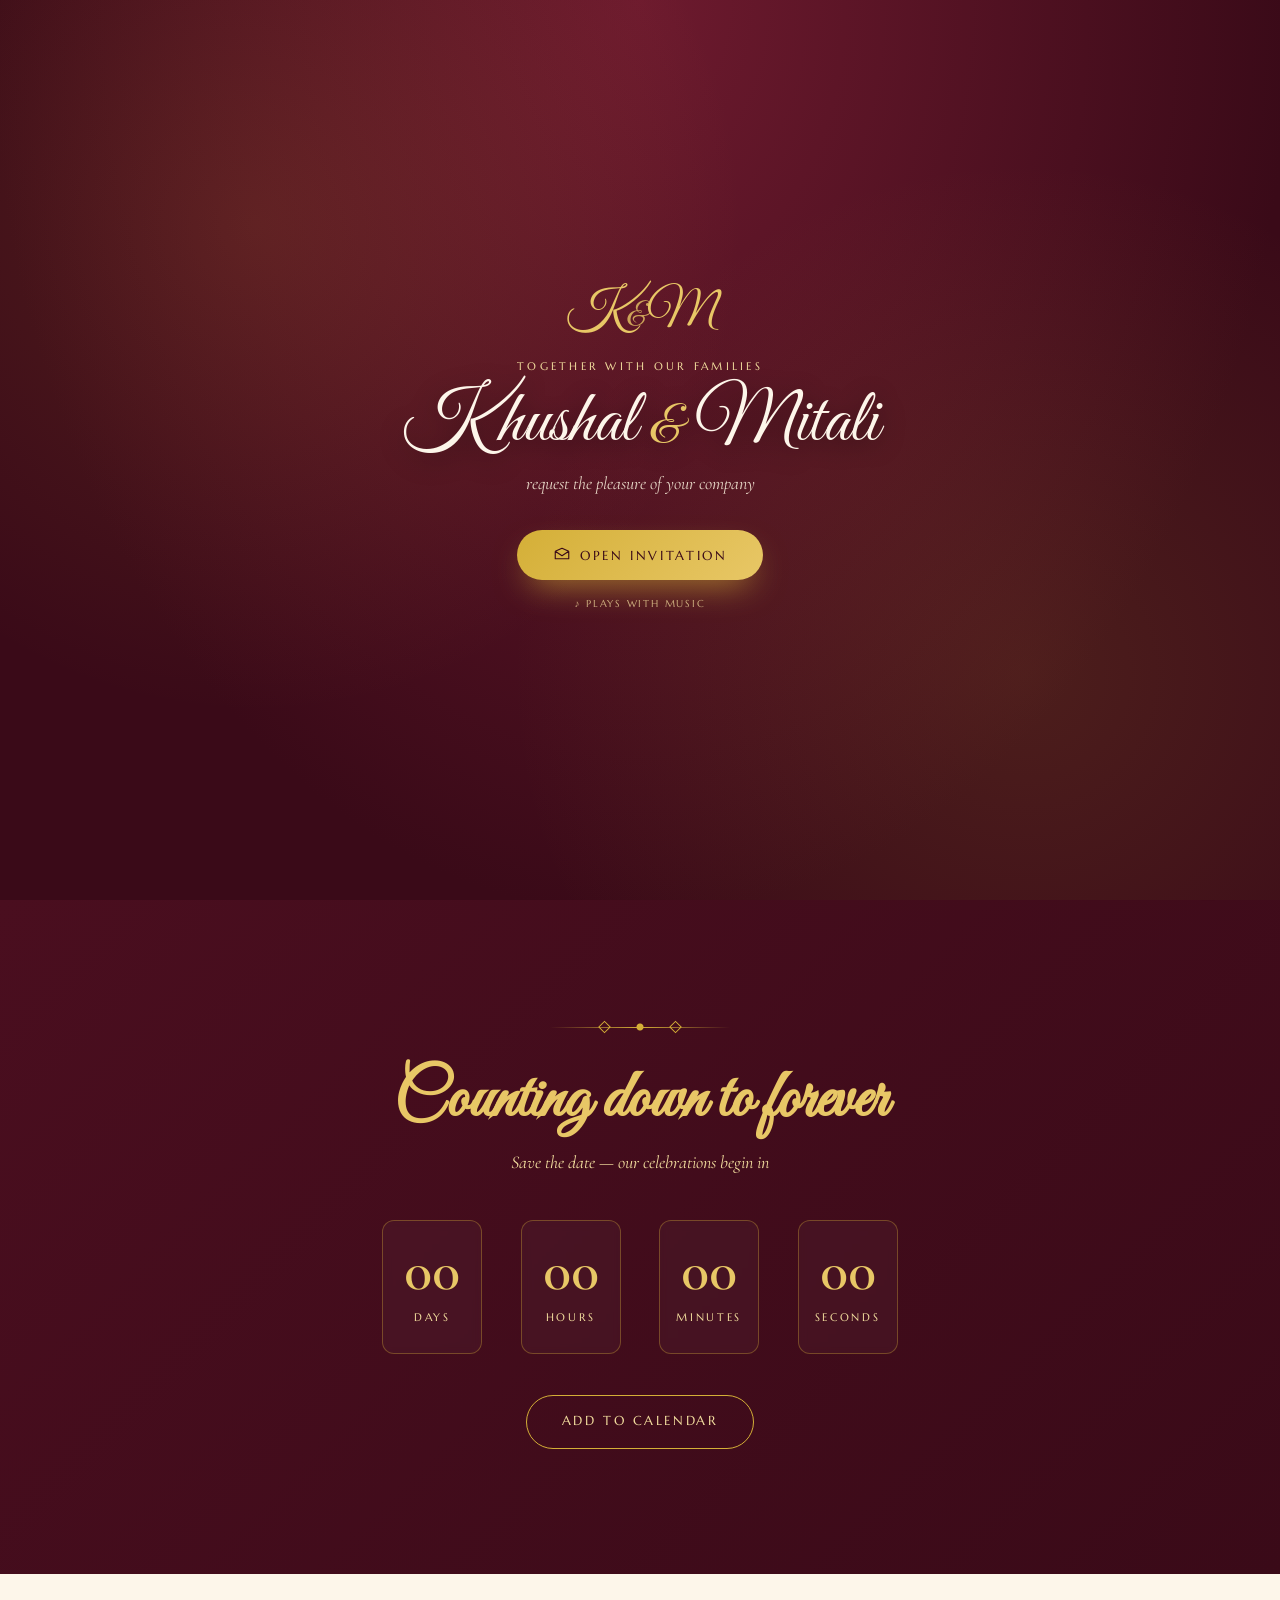
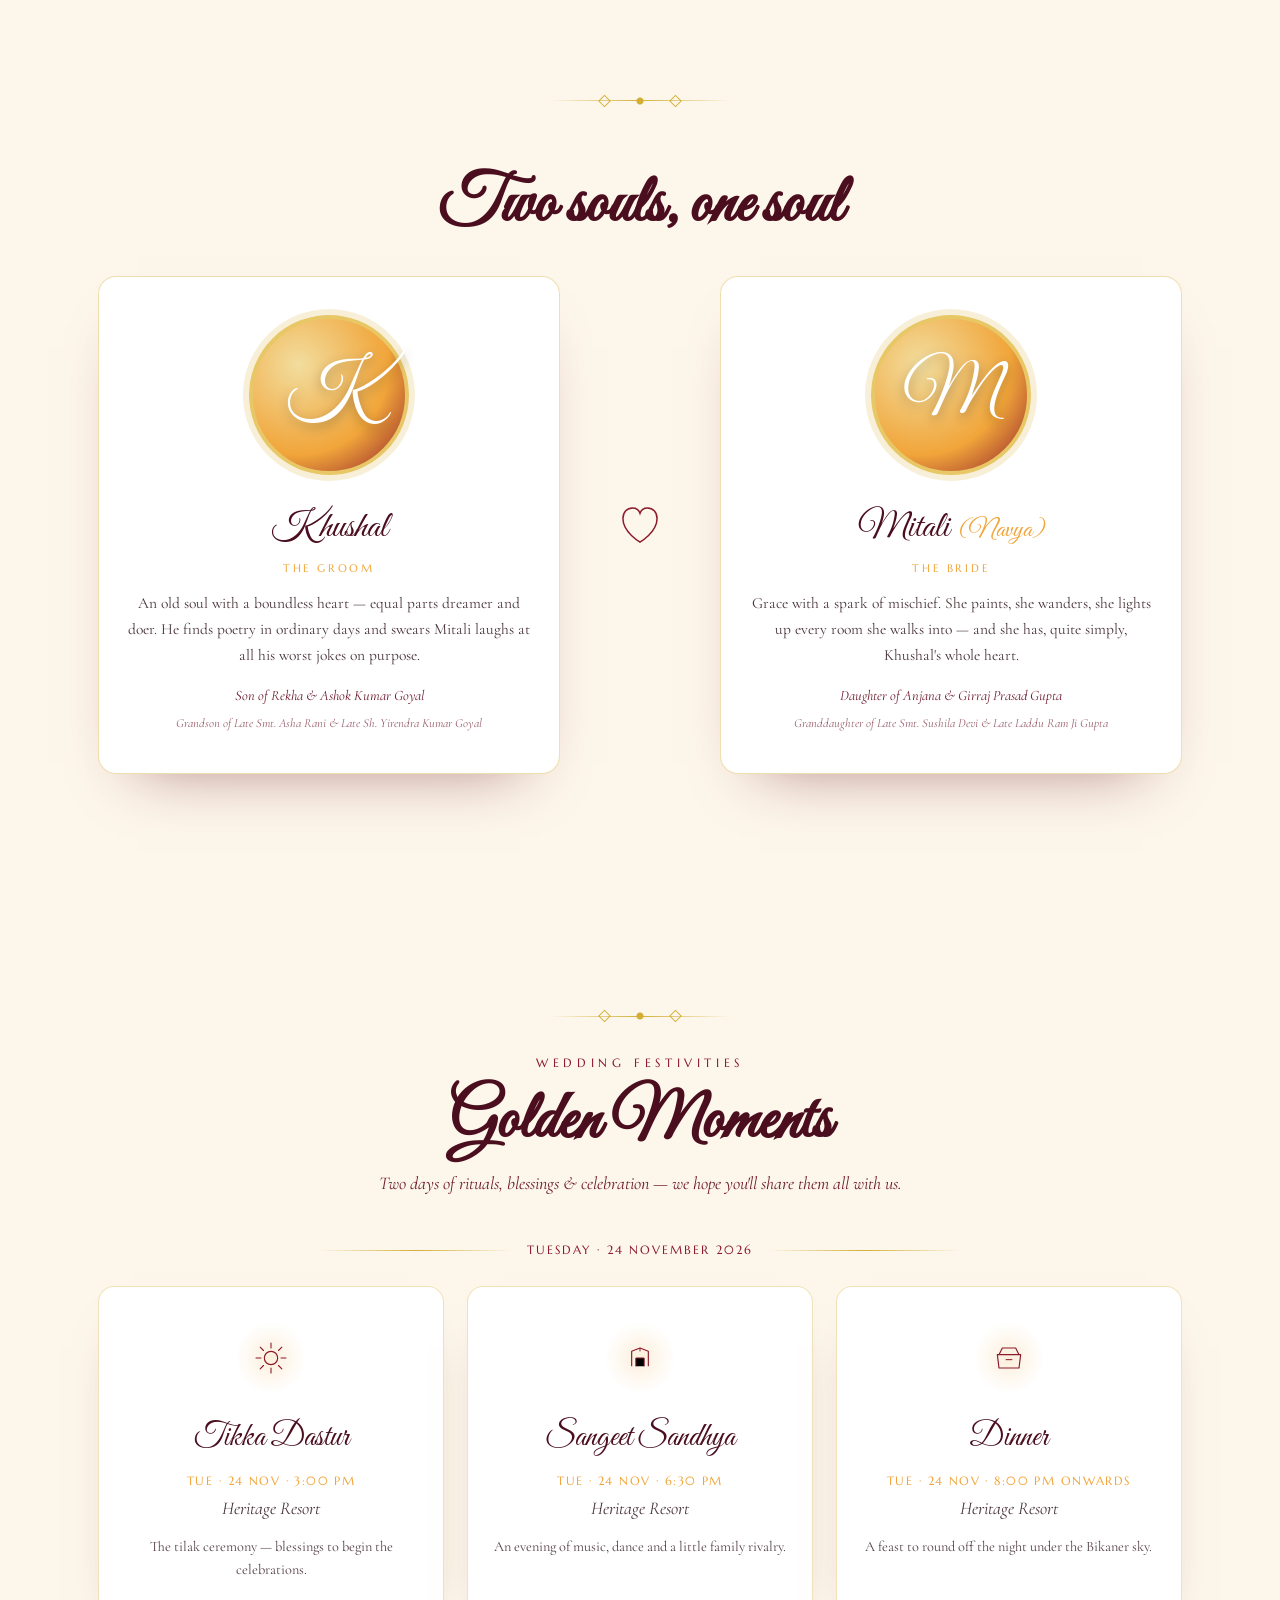
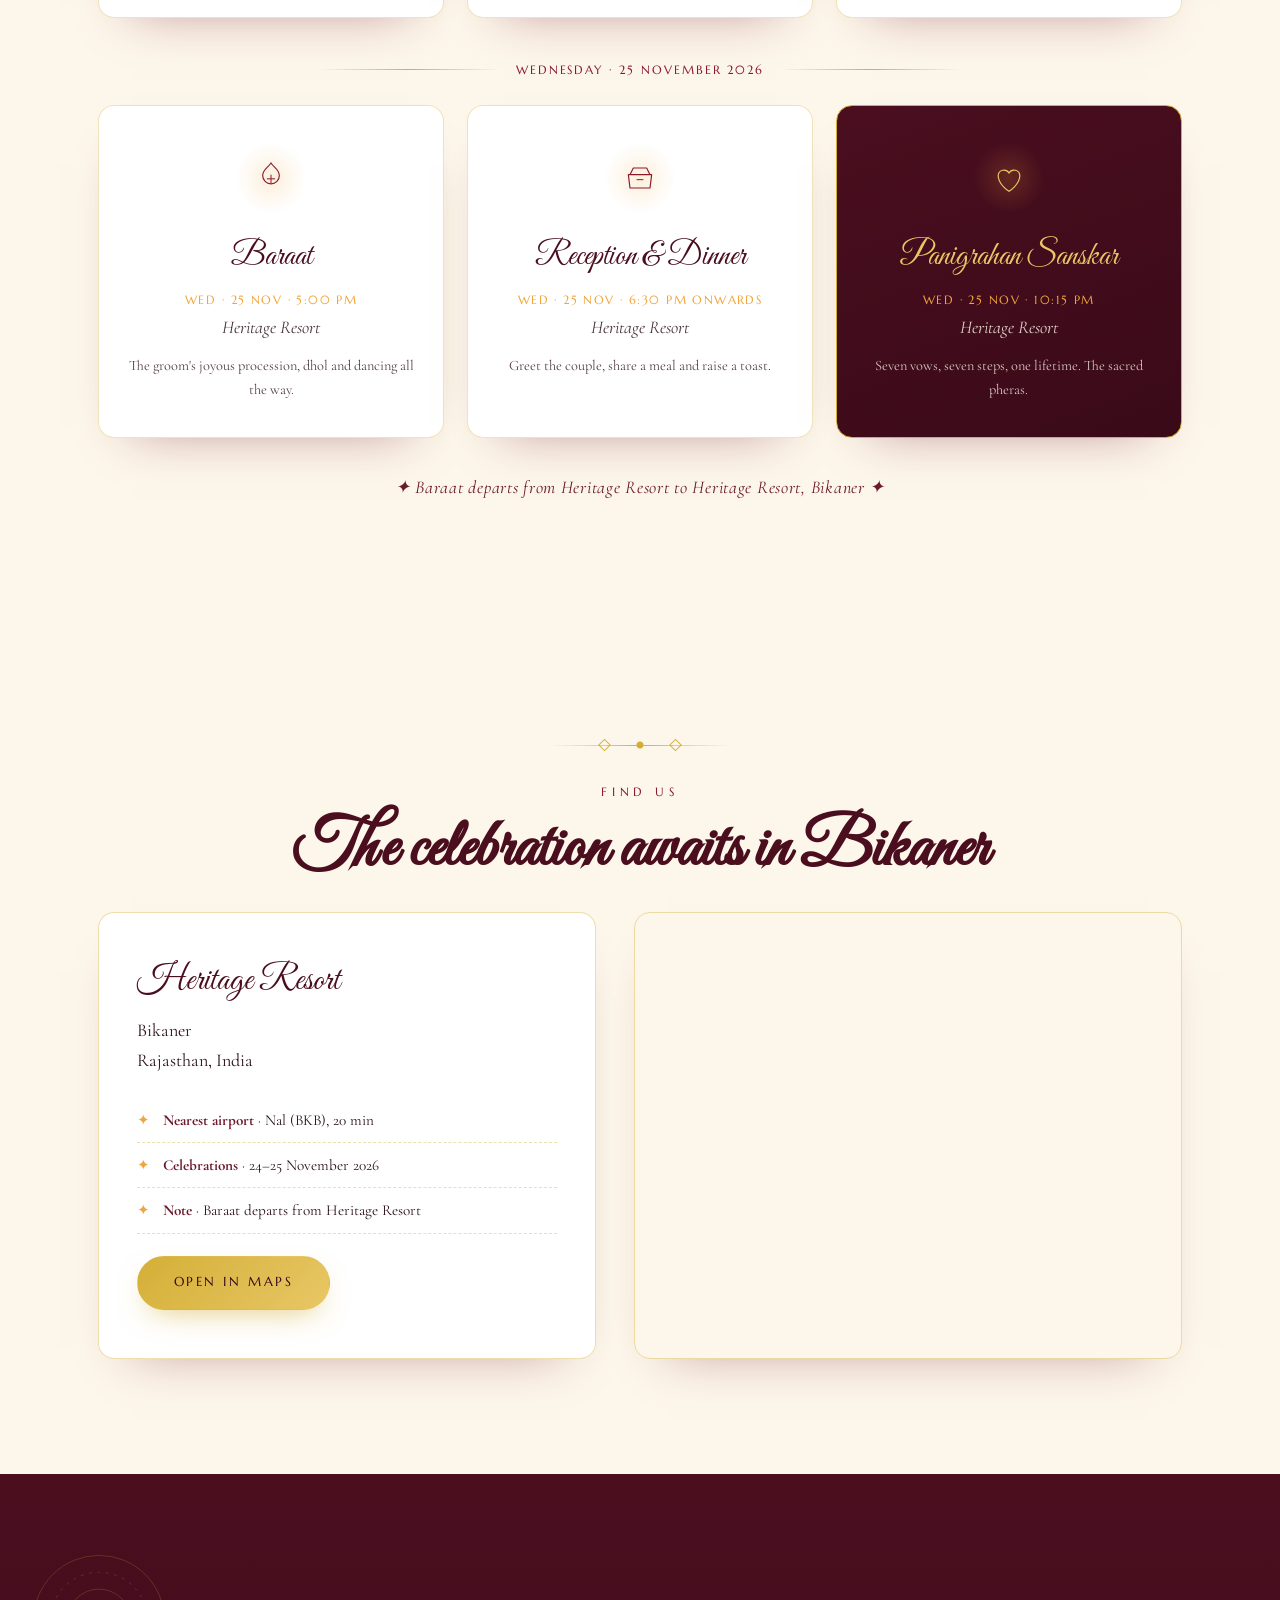
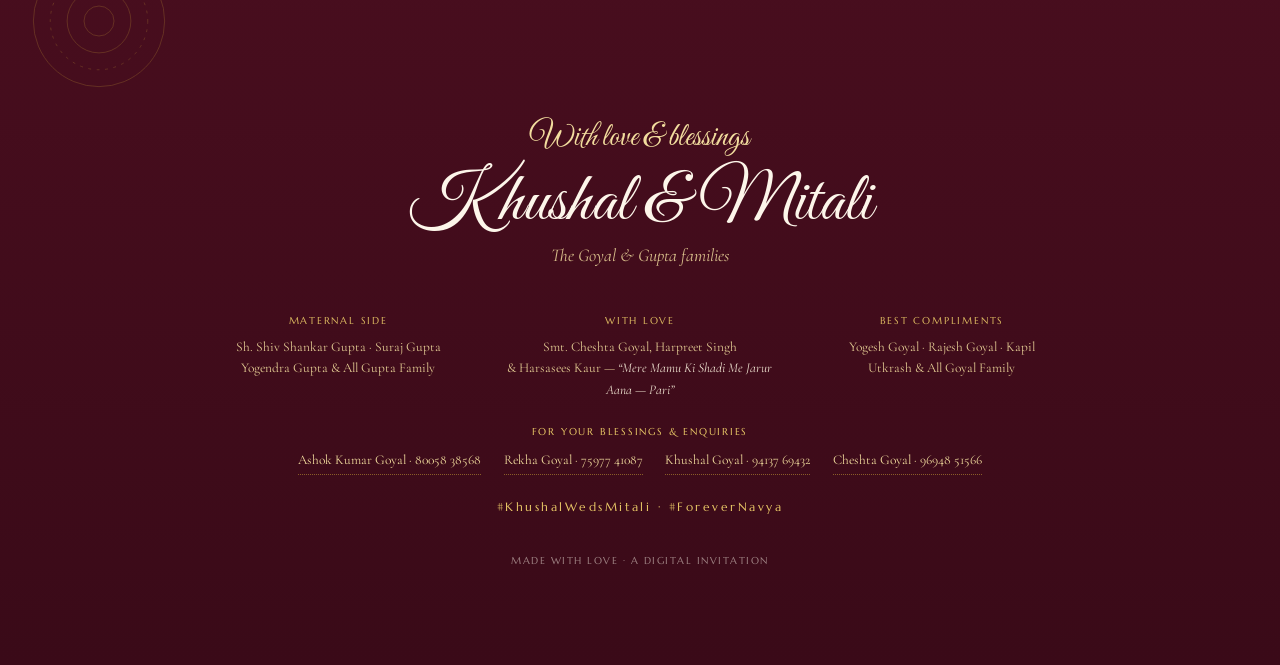
==== KhushalWedsMitali/index.html @ 00c49b14 "Route groom/bride invitations to clean paths with a root chooser Move side selection from the ?bride" ====
<!DOCTYPE html>
<html lang="en" data-side="groom">
<head>
  <meta charset="UTF-8" />
  <meta name="viewport" content="width=device-width, initial-scale=1.0" />
  <meta name="theme-color" content="#4a0e1f" />
  <title>Khushal weds Mitali · A Wedding Invitation</title>
  <meta name="description" content="Together with their families, Khushal & Mitali (Navya) joyfully invite you to celebrate their wedding. A cinematic digital invitation." />

  <!-- Social preview -->
  <meta property="og:title" content="Khushal weds Mitali — You're Invited" />
  <meta property="og:description" content="A premium digital wedding invitation. Join us as we begin forever." />
  <meta property="og:type" content="website" />

  <!-- Fonts -->
  <link rel="preconnect" href="https://fonts.googleapis.com" />
  <link rel="preconnect" href="https://fonts.gstatic.com" crossorigin />
  <link href="https://fonts.googleapis.com/css2?family=Cormorant+Garamond:ital,wght@0,300;0,400;0,500;0,600;1,400&family=Great+Vibes&family=Marcellus&family=Tangerine:wght@400;700&display=swap" rel="stylesheet" />

  <link rel="stylesheet" href="../css/style.css" />
  <link rel="icon" href="../assets/favicon.svg" type="image/svg+xml" />
</head>
<body class="is-loading">

  <!-- ====== PRELOADER ====== -->
  <div class="preloader" id="preloader" aria-hidden="true">
    <div class="preloader__mandala">
      <svg viewBox="0 0 120 120" width="120" height="120" aria-hidden="true">
        <g fill="none" stroke="currentColor" stroke-width="1.1">
          <circle cx="60" cy="60" r="54" />
          <circle cx="60" cy="60" r="40" stroke-dasharray="4 5" />
          <circle cx="60" cy="60" r="26" />
          <g class="preloader__petals">
            <!-- petals injected via CSS transforms -->
          </g>
        </g>
      </svg>
    </div>
    <p class="preloader__text">Unfolding our love story<span class="dots"><i>.</i><i>.</i><i>.</i></span></p>
  </div>

  <!-- ====== INTRO / OPEN INVITATION ====== -->
  <div class="intro" id="intro">
    <div class="intro__card">
      <span class="intro__mono">K<span>&amp;</span>M</span>
      <p class="intro__pre">Together with our families</p>
      <h1 class="intro__names">Khushal <em>&amp;</em> Mitali</h1>
      <p class="intro__sub">request the pleasure of your company</p>
      <button class="intro__btn" id="enterBtn" type="button">
        <svg viewBox="0 0 24 24" width="18" height="18" aria-hidden="true"><path d="M3 7l9 6 9-6M3 7v10h18V7M3 7l9-4 9 4" fill="none" stroke="currentColor" stroke-width="1.5" stroke-linejoin="round"/></svg>
        <span>Open Invitation</span>
      </button>
      <p class="intro__hint">♪ plays with music</p>
    </div>
  </div>

  <!-- ====== FALLING PETALS CANVAS ====== -->
  <canvas id="petals" class="petals-canvas" aria-hidden="true"></canvas>

  <!-- ====== NAV ====== -->
  <header class="nav" id="nav">
    <a href="#home" class="nav__brand" aria-label="Home">
      <span class="nav__monogram">K<span>&amp;</span>M</span>
    </a>
    <nav class="nav__links" aria-label="Primary">
      <a href="#couple">The Couple</a>
      <a href="#events">Celebrations</a>
      <a href="#venue">Venue</a>
      <a href="#rsvp" class="nav__cta rsvp-gated">RSVP</a>
    </nav>
    <button class="nav__toggle" id="navToggle" aria-label="Open menu" aria-expanded="false">
      <span></span><span></span><span></span>
    </button>
  </header>

  <!-- Music toggle — kept outside <header> so no ancestor (backdrop-filter /
       transform) can capture its position:fixed; stays pinned bottom-right. -->
  <button class="music-toggle" id="musicToggle" aria-label="Play music" title="Play / pause music">
    <svg class="music-toggle__icon" viewBox="0 0 24 24" width="18" height="18" aria-hidden="true">
      <path d="M9 18V5l12-2v13" fill="none" stroke="currentColor" stroke-width="1.6" stroke-linecap="round" stroke-linejoin="round"/>
      <circle cx="6" cy="18" r="3" fill="none" stroke="currentColor" stroke-width="1.6"/>
      <circle cx="18" cy="16" r="3" fill="none" stroke="currentColor" stroke-width="1.6"/>
    </svg>
    <span class="music-toggle__wave"><i></i><i></i><i></i><i></i></span>
  </button>

  <!-- ====== HERO ====== -->
  <section class="hero" id="home">
    <div class="hero__curtain hero__curtain--left"></div>
    <div class="hero__curtain hero__curtain--right"></div>

    <div class="hero__bg" data-parallax="0.25"></div>
    <div class="hero__vignette"></div>

    <div class="hero__inner">
      <p class="hero__pretext reveal">Together with our families, we invite you to celebrate</p>

      <h1 class="hero__names">
        <span class="hero__name reveal" data-delay="100">Khushal</span>
        <span class="hero__amp reveal" data-delay="250">
          <svg viewBox="0 0 40 40" width="46" height="46" aria-hidden="true">
            <path d="M8 32c0-8 10-10 10-18 0-4-2-6-4-6s-4 2-4 5c0 6 16 14 16 14" fill="none" stroke="currentColor" stroke-width="1.4" stroke-linecap="round"/>
          </svg>
          <em>weds</em>
        </span>
        <span class="hero__name reveal" data-delay="400">Mitali</span>
      </h1>
      <p class="hero__alias reveal" data-delay="520">— lovingly, Navya —</p>

      <div class="hero__divider reveal" data-delay="620">
        <span class="hero__divider-line"></span>
        <svg viewBox="0 0 24 24" width="22" height="22" aria-hidden="true"><path d="M12 2C9 7 4 8 4 13a8 8 0 0 0 16 0c0-5-5-6-8-11z" fill="none" stroke="currentColor" stroke-width="1.3"/></svg>
        <span class="hero__divider-line"></span>
      </div>

      <p class="hero__date reveal" data-delay="720">The Twenty-Fifth of November · Two Thousand Twenty-Six</p>
      <p class="hero__place reveal" data-delay="820">Bikaner · Rajasthan · India</p>

      <a href="#rsvp" class="btn btn--gold reveal rsvp-gated" data-delay="940">Reserve your seat</a>
    </div>

    <a href="#countdown" class="hero__scroll" aria-label="Scroll down">
      <span>scroll</span>
      <span class="hero__scroll-line"></span>
    </a>
  </section>

  <!-- ====== COUNTDOWN ====== -->
  <section class="countdown" id="countdown">
    <div class="section-ornament" aria-hidden="true"></div>
    <h2 class="section-title reveal">Counting down to forever</h2>
    <p class="section-sub reveal">Save the date — our celebrations begin in</p>
    <div class="countdown__grid" id="countdownGrid" role="timer" aria-live="polite">
      <div class="countdown__cell reveal"><span class="countdown__num" data-unit="days">00</span><span class="countdown__label">Days</span></div>
      <div class="countdown__cell reveal" data-delay="120"><span class="countdown__num" data-unit="hours">00</span><span class="countdown__label">Hours</span></div>
      <div class="countdown__cell reveal" data-delay="240"><span class="countdown__num" data-unit="minutes">00</span><span class="countdown__label">Minutes</span></div>
      <div class="countdown__cell reveal" data-delay="360"><span class="countdown__num" data-unit="seconds">00</span><span class="countdown__label">Seconds</span></div>
    </div>
    <a href="../assets/khushal-mitali.ics" download class="btn btn--ghost reveal" data-delay="480">Add to calendar</a>
  </section>


  <!-- ====== THE COUPLE ====== -->
  <section class="couple" id="couple">
    <div class="section-ornament" aria-hidden="true"></div>
    <p class="section-eyebrow reveal">The Couple</p>
    <h2 class="section-title reveal">Two souls, one soul</h2>

    <div class="couple__grid">
      <article class="couple__card reveal" data-role="groom">
        <div class="couple__photo" data-initial="K" aria-label="Portrait of Khushal"></div>
        <h3 class="couple__name">Khushal</h3>
        <p class="couple__role">The Groom</p>
        <p class="couple__bio">An old soul with a boundless heart — equal parts dreamer and doer. He finds poetry in ordinary days and swears Mitali laughs at all his worst jokes on purpose.</p>
        <p class="couple__parents">Son of Rekha &amp; Ashok Kumar Goyal<br /><span class="couple__grand">Grandson of Late Smt. Asha Rani &amp; Late Sh. Yirendra Kumar Goyal</span></p>
      </article>

      <div class="couple__join reveal" data-delay="150" aria-hidden="true">
        <svg viewBox="0 0 60 60" width="64" height="64"><path d="M30 46s-16-9-16-22c0-6 4-10 9-10 4 0 6 2 7 5 1-3 3-5 7-5 5 0 9 4 9 10 0 13-16 22-16 22z" fill="none" stroke="currentColor" stroke-width="1.4"/></svg>
      </div>

      <article class="couple__card reveal" data-delay="300" data-role="bride">
        <div class="couple__photo" data-initial="M" aria-label="Portrait of Mitali"></div>
        <h3 class="couple__name">Mitali <span class="couple__alias">(Navya)</span></h3>
        <p class="couple__role">The Bride</p>
        <p class="couple__bio">Grace with a spark of mischief. She paints, she wanders, she lights up every room she walks into — and she has, quite simply, Khushal's whole heart.</p>
        <p class="couple__parents">Daughter of Anjana &amp; Girraj Prasad Gupta<br /><span class="couple__grand">Granddaughter of Late Smt. Sushila Devi &amp; Late Laddu Ram Ji Gupta</span></p>
      </article>
    </div>
  </section>

  <!-- ====== EVENTS / CELEBRATIONS ====== -->
  <section class="events" id="events">
    <div class="section-ornament" aria-hidden="true"></div>
    <p class="section-eyebrow reveal">Wedding Festivities</p>
    <h2 class="section-title reveal">Golden Moments</h2>
    <p class="section-sub reveal">Two days of rituals, blessings &amp; celebration — we hope you'll share them all with us.</p>

    <div class="events__day reveal">
      <span class="events__day-line"></span>
      <span class="events__day-label">Tuesday · 24 November 2026</span>
      <span class="events__day-line"></span>
    </div>

    <div class="events__grid">
      <article class="event-card reveal">
        <div class="event-card__icon">
          <svg viewBox="0 0 48 48" width="40" height="40" aria-hidden="true"><circle cx="24" cy="24" r="8" fill="none" stroke="currentColor" stroke-width="1.4"/><g stroke="currentColor" stroke-width="1.3" stroke-linecap="round"><path d="M24 6v6M24 36v6M6 24h6M36 24h6M11 11l4 4M33 33l4 4M37 11l-4 4M15 33l-4 4"/></g></svg>
        </div>
        <h3>Tikka Dastur</h3>
        <p class="event-card__when">Tue · 24 Nov · 3:00 PM</p>
        <p class="event-card__where">Heritage Resort</p>
        <p class="event-card__note">The tilak ceremony — blessings to begin the celebrations.</p>
      </article>

      <article class="event-card reveal" data-delay="120">
        <div class="event-card__icon">
          <svg viewBox="0 0 48 48" width="40" height="40" aria-hidden="true"><path d="M14 34V16l10-4 10 4v18" fill="none" stroke="currentColor" stroke-width="1.4" stroke-linejoin="round"/><path d="M19 34V24h10v10M24 12v4" stroke="currentColor" stroke-width="1.2"/></svg>
        </div>
        <h3>Sangeet Sandhya</h3>
        <p class="event-card__when">Tue · 24 Nov · 6:30 PM</p>
        <p class="event-card__where">Heritage Resort</p>
        <p class="event-card__note">An evening of music, dance and a little family rivalry.</p>
      </article>

      <article class="event-card reveal" data-delay="240">
        <div class="event-card__icon">
          <svg viewBox="0 0 48 48" width="40" height="40" aria-hidden="true"><path d="M12 20l4-8h16l4 8M10 20h28l-2 16H12z" fill="none" stroke="currentColor" stroke-width="1.4" stroke-linejoin="round"/><path d="M20 26h8" stroke="currentColor" stroke-width="1.2"/></svg>
        </div>
        <h3>Dinner</h3>
        <p class="event-card__when">Tue · 24 Nov · 8:00 PM onwards</p>
        <p class="event-card__where">Heritage Resort</p>
        <p class="event-card__note">A feast to round off the night under the Bikaner sky.</p>
      </article>
    </div>

    <div class="events__day reveal">
      <span class="events__day-line"></span>
      <span class="events__day-label">Wednesday · 25 November 2026</span>
      <span class="events__day-line"></span>
    </div>

    <div class="events__grid">
      <article class="event-card reveal">
        <div class="event-card__icon">
          <svg viewBox="0 0 48 48" width="40" height="40" aria-hidden="true"><path d="M24 6c-4 6-10 8-10 15a10 10 0 0 0 20 0c0-7-6-9-10-15z" fill="none" stroke="currentColor" stroke-width="1.4"/><path d="M24 20v10M19 25h10" stroke="currentColor" stroke-width="1.2"/></svg>
        </div>
        <h3>Baraat</h3>
        <p class="event-card__when">Wed · 25 Nov · 5:00 PM</p>
        <p class="event-card__where">Heritage Resort</p>
        <p class="event-card__note" id="baraatNote">The groom's joyous procession, dhol and dancing all the way.</p>
      </article>

      <article class="event-card reveal" data-delay="120">
        <div class="event-card__icon">
          <svg viewBox="0 0 48 48" width="40" height="40" aria-hidden="true"><path d="M12 20l4-8h16l4 8M10 20h28l-2 16H12z" fill="none" stroke="currentColor" stroke-width="1.4" stroke-linejoin="round"/><path d="M20 26h8" stroke="currentColor" stroke-width="1.2"/></svg>
        </div>
        <h3>Reception &amp; Dinner</h3>
        <p class="event-card__when">Wed · 25 Nov · 6:30 PM onwards</p>
        <p class="event-card__where">Heritage Resort</p>
        <p class="event-card__note">Greet the couple, share a meal and raise a toast.</p>
      </article>

      <article class="event-card event-card--feature reveal" data-delay="240">
        <div class="event-card__icon">
          <svg viewBox="0 0 48 48" width="40" height="40" aria-hidden="true"><path d="M24 40s-13-8-13-19a7 7 0 0 1 13-3 7 7 0 0 1 13 3c0 11-13 19-13 19z" fill="none" stroke="currentColor" stroke-width="1.4"/></svg>
        </div>
        <h3>Panigrahan Sanskar</h3>
        <p class="event-card__when">Wed · 25 Nov · 10:15 PM</p>
        <p class="event-card__where">Heritage Resort</p>
        <p class="event-card__note">Seven vows, seven steps, one lifetime. The sacred pheras.</p>
      </article>
    </div>

    <p class="events__note reveal">✦ Baraat departs from Heritage Resort to Heritage Resort, Bikaner ✦</p>
  </section>

  <!-- ====== VENUE ====== -->
  <section class="venue" id="venue">
    <div class="section-ornament" aria-hidden="true"></div>
    <p class="section-eyebrow reveal">Find Us</p>
    <h2 class="section-title reveal">The celebration awaits in Bikaner</h2>

    <div class="venue__grid">
      <div class="venue__info reveal">
        <h3>Heritage Resort</h3>
        <p>Bikaner<br />Rajasthan, India</p>
        <ul class="venue__list">
          <li><strong>Nearest airport</strong> · Nal (BKB), 20 min</li>
          <li><strong>Celebrations</strong> · 24–25 November 2026</li>
          <li><strong>Note</strong> · Baraat departs from Heritage Resort</li>
        </ul>
        <a class="btn btn--gold" href="https://maps.app.goo.gl/hKt8tGbggPVue2Un8" target="_blank" rel="noopener">Open in Maps</a>
      </div>
      <div class="venue__map reveal" data-delay="150">
        <iframe
          title="Venue location map"
          src="https://www.openstreetmap.org/export/embed.html?bbox=73.4046%2C28.0293%2C73.4166%2C28.0363&layer=mapnik&marker=28.032812%2C73.410598"
          loading="lazy" referrerpolicy="no-referrer-when-downgrade"></iframe>
      </div>
    </div>
  </section>

  <!-- ====== RSVP ====== -->
  <section class="rsvp rsvp-gated" id="rsvp">
    <div class="section-ornament" aria-hidden="true"></div>
    <p class="section-eyebrow reveal">Be There</p>
    <h2 class="section-title reveal">Will you celebrate with us?</h2>
    <p class="section-sub reveal">Kindly send your response by the 15th of November, 2026.</p>

    <form class="rsvp__form reveal" id="rsvpForm" novalidate>
      <div class="field">
        <input type="text" id="guestName" name="guestName" required placeholder=" " />
        <label for="guestName">Your full name</label>
      </div>
      <div class="field">
        <input type="tel" id="guestPhone" name="guestPhone" placeholder=" " />
        <label for="guestPhone">Phone number</label>
      </div>
      <div class="field">
        <select id="attending" name="attending" required>
          <option value="" disabled selected></option>
          <option value="Joyfully accepts">Joyfully accepts</option>
          <option value="Regretfully declines">Regretfully declines</option>
        </select>
        <label for="attending">Will you attend?</label>
      </div>
      <div class="field">
        <input type="number" id="guests" name="guests" min="1" max="20" value="1" placeholder=" " />
        <label for="guests">Number of guests</label>
      </div>
      <div class="field field--full">
        <textarea id="message" name="message" rows="3" placeholder=" "></textarea>
        <label for="message">A note for the couple (optional)</label>
      </div>
      <button type="submit" class="btn btn--gold rsvp__submit">Send my RSVP</button>
      <p class="rsvp__status" id="rsvpStatus" role="status" aria-live="polite"></p>
    </form>
  </section>

  <!-- ====== FOOTER ====== -->
  <footer class="footer">
    <div class="footer__mandala" aria-hidden="true">
      <svg viewBox="0 0 160 160" width="150" height="150"><g fill="none" stroke="currentColor" stroke-width="0.9"><circle cx="80" cy="80" r="70"/><circle cx="80" cy="80" r="52" stroke-dasharray="3 6"/><circle cx="80" cy="80" r="34"/><circle cx="80" cy="80" r="16"/></g></svg>
    </div>
    <p class="footer__script">With love &amp; blessings</p>
    <p class="footer__names">Khushal &amp; Mitali</p>
    <p class="footer__families">The Goyal &amp; Gupta families</p>

    <div class="footer__blessings">
      <div class="footer__bless-col">
        <span class="footer__bless-head">Maternal Side</span>
        Sh. Shiv Shankar Gupta · Suraj Gupta<br />Yogendra Gupta &amp; All Gupta Family
      </div>
      <div class="footer__bless-col">
        <span class="footer__bless-head">With Love</span>
        Smt. Cheshta Goyal, Harpreet Singh<br />&amp; Harsasees Kaur — <em>“Mere Mamu Ki Shadi Me Jarur Aana — Pari”</em>
      </div>
      <div class="footer__bless-col">
        <span class="footer__bless-head">Best Compliments</span>
        Yogesh Goyal · Rajesh Goyal · Kapil<br />Utkrash &amp; All Goyal Family
      </div>
    </div>

    <div class="footer__contact">
      <span class="footer__bless-head">For your blessings &amp; enquiries</span>
      <p class="footer__phones">
        <a href="tel:+918005838568">Ashok Kumar Goyal · 80058 38568</a>
        <a href="tel:+917597741087">Rekha Goyal · 75977 41087</a>
        <a href="tel:+919413769432">Khushal Goyal · 94137 69432</a>
        <a href="tel:+919694851566">Cheshta Goyal · 96948 51566</a>
      </p>
    </div>

    <p class="footer__hash">#KhushalWedsMitali · #ForeverNavya</p>
    <p class="footer__credit">Made with love · A digital invitation</p>
  </footer>

  <!-- Background music (optional, muted by default). Replace src with your own track. -->
  <audio id="bgMusic" loop preload="none">
    <source src="../assets/music.mp3" type="audio/mpeg" />
  </audio>

  <script src="../js/script.js" defer></script>
</body>
</html>
---- css/style.css ----
/* ============================================================
   KHUSHAL WEDS MITALI — Premium Wedding Invitation
   Palette: maroon · royal red · gold · ivory · marigold
   ============================================================ */

:root {
  --maroon-900: #3a0a18;
  --maroon-800: #4a0e1f;
  --maroon-700: #6d1a2e;
  --red-600: #8b1a2b;
  --gold-400: #d4af37;
  --gold-300: #e8c766;
  --gold-200: #f2dd9e;
  --marigold: #f1a53a;
  --ivory: #fdf6ea;
  --cream: #faf0dc;
  --ink: #2a1116;

  --bg: var(--ivory);
  --font-script: "Great Vibes", cursive;
  --font-fancy: "Tangerine", cursive;
  --font-serif: "Cormorant Garamond", serif;
  --font-sans: "Marcellus", serif;

  --maxw: 1180px;
  --ease: cubic-bezier(0.22, 1, 0.36, 1);
}

* { box-sizing: border-box; margin: 0; padding: 0; }

html { scroll-behavior: smooth; -webkit-text-size-adjust: 100%; }

body {
  font-family: var(--font-serif);
  color: var(--ink);
  background: var(--bg);
  line-height: 1.65;
  overflow-x: hidden;
  font-size: 18px;
}

body.is-loading { overflow: hidden; height: 100vh; }

img, svg, iframe { display: block; max-width: 100%; }

a { color: inherit; text-decoration: none; }

::selection { background: var(--gold-300); color: var(--maroon-900); }

/* ---------- Decorative background texture ---------- */
body::before {
  content: "";
  position: fixed;
  inset: 0;
  background:
    radial-gradient(circle at 15% 20%, rgba(241, 165, 58, 0.08), transparent 40%),
    radial-gradient(circle at 85% 75%, rgba(109, 26, 46, 0.07), transparent 45%);
  pointer-events: none;
  z-index: 0;
}

/* ============================================================
   PRELOADER
   ============================================================ */
.preloader {
  position: fixed;
  inset: 0;
  z-index: 9999;
  display: grid;
  place-content: center;
  justify-items: center;
  gap: 1.4rem;
  background: radial-gradient(circle at center, var(--maroon-800), var(--maroon-900));
  color: var(--gold-300);
  transition: opacity 0.8s var(--ease), visibility 0.8s;
}
body.preloaded .preloader { opacity: 0; visibility: hidden; }

.preloader__mandala { animation: spin 9s linear infinite; }
@keyframes spin { to { transform: rotate(360deg); } }

.preloader__text {
  font-family: var(--font-sans);
  letter-spacing: 0.35em;
  text-transform: uppercase;
  font-size: 0.72rem;
}
.dots i { animation: blink 1.4s infinite; opacity: 0; }
.dots i:nth-child(2) { animation-delay: 0.2s; }
.dots i:nth-child(3) { animation-delay: 0.4s; }
@keyframes blink { 0%,100%{opacity:0;} 50%{opacity:1;} }

/* ============================================================
   INTRO / OPEN INVITATION
   ============================================================ */
.intro {
  position: fixed;
  inset: 0;
  z-index: 9500;
  display: grid;
  place-content: center;
  text-align: center;
  padding: 1.5rem;
  color: var(--ivory);
  background:
    radial-gradient(ellipse at 50% 0%, var(--maroon-700), var(--maroon-900) 72%);
  transition: opacity 0.9s var(--ease), visibility 0.9s;
}
.intro::before {
  content: "";
  position: absolute; inset: 0;
  background:
    radial-gradient(circle at 20% 25%, rgba(241,165,58,0.12), transparent 40%),
    radial-gradient(circle at 80% 75%, rgba(212,175,55,0.12), transparent 42%);
  pointer-events: none;
}
body.entered .intro { opacity: 0; visibility: hidden; pointer-events: none; }

.intro__card { position: relative; max-width: 560px; animation: introRise 1s var(--ease) both; }
@keyframes introRise { from { opacity: 0; transform: translateY(20px); } to { opacity: 1; transform: none; } }

.intro__mono {
  display: inline-block;
  font-family: var(--font-script);
  font-size: 3.2rem;
  color: var(--gold-300);
  line-height: 1;
  margin-bottom: 1.2rem;
}
.intro__mono span { font-size: 2rem; opacity: 0.8; }
.intro__pre {
  font-family: var(--font-sans);
  letter-spacing: 0.3em;
  text-transform: uppercase;
  font-size: 0.68rem;
  color: var(--gold-200);
  margin-bottom: 0.6rem;
}
.intro__names {
  font-family: var(--font-script);
  font-weight: 400;
  font-size: clamp(2.6rem, 10vw, 4.6rem);
  line-height: 1.05;
  color: var(--ivory);
  text-shadow: 0 6px 26px rgba(0,0,0,0.45);
}
.intro__names em { font-style: normal; color: var(--gold-300); font-size: 0.7em; }
.intro__sub {
  font-style: italic;
  color: var(--cream);
  opacity: 0.88;
  margin: 0.4rem 0 2rem;
}
.intro__btn {
  display: inline-flex;
  align-items: center;
  gap: 0.6rem;
  font-family: var(--font-sans);
  font-size: 0.82rem;
  letter-spacing: 0.2em;
  text-transform: uppercase;
  color: var(--maroon-900);
  background: linear-gradient(135deg, var(--gold-400), var(--gold-300));
  border: none;
  padding: 1rem 2.2rem;
  border-radius: 40px;
  cursor: pointer;
  box-shadow: 0 14px 34px -12px rgba(212,175,55,0.8);
  transition: transform 0.35s var(--ease), box-shadow 0.35s;
  animation: introPulse 2.6s ease-in-out infinite;
}
.intro__btn:hover { transform: translateY(-3px); box-shadow: 0 20px 44px -14px rgba(212,175,55,0.95); }
@keyframes introPulse {
  0%, 100% { box-shadow: 0 14px 34px -12px rgba(212,175,55,0.8); }
  50% { box-shadow: 0 14px 44px -8px rgba(212,175,55,1); }
}
.intro__hint {
  margin-top: 1rem;
  font-family: var(--font-sans);
  letter-spacing: 0.18em;
  text-transform: uppercase;
  font-size: 0.62rem;
  color: var(--gold-200);
  opacity: 0.75;
}

/* ============================================================
   PETALS CANVAS
   ============================================================ */
.petals-canvas {
  position: fixed;
  inset: 0;
  z-index: 1;
  pointer-events: none;
}

/* ============================================================
   NAV
   ============================================================ */
.nav {
  position: fixed;
  top: 0; left: 0; right: 0;
  z-index: 100;
  display: flex;
  align-items: center;
  justify-content: space-between;
  padding: 1.1rem clamp(1.2rem, 4vw, 3rem);
  transition: background 0.5s var(--ease), padding 0.5s var(--ease), box-shadow 0.5s;
}
.nav.is-scrolled {
  background: rgba(58, 10, 24, 0.92);
  backdrop-filter: blur(10px);
  padding-top: 0.7rem;
  padding-bottom: 0.7rem;
  box-shadow: 0 10px 40px -20px rgba(0,0,0,0.6);
}
.nav__monogram {
  font-family: var(--font-script);
  font-size: 2rem;
  color: var(--gold-300);
  line-height: 1;
}
.nav__monogram span { font-size: 1.3rem; opacity: 0.8; }

.nav__links {
  display: flex;
  gap: clamp(1rem, 2.2vw, 2.1rem);
  align-items: center;
}
.nav__links a {
  font-family: var(--font-sans);
  font-size: 0.82rem;
  letter-spacing: 0.14em;
  text-transform: uppercase;
  color: var(--cream);
  opacity: 0.85;
  position: relative;
  padding: 0.3rem 0;
  transition: opacity 0.3s, color 0.3s;
}
.nav:not(.is-scrolled) .nav__links a { color: var(--ivory); }
.nav__links a::after {
  content: "";
  position: absolute;
  left: 0; bottom: -2px;
  width: 0; height: 1px;
  background: var(--gold-300);
  transition: width 0.4s var(--ease);
}
.nav__links a:hover { opacity: 1; }
.nav__links a:hover::after { width: 100%; }

.nav__cta {
  border: 1px solid var(--gold-400);
  border-radius: 40px;
  padding: 0.45rem 1.2rem !important;
  color: var(--gold-200) !important;
}
.nav__cta:hover { background: var(--gold-400); color: var(--maroon-900) !important; }
.nav__cta::after { display: none; }

.nav__toggle {
  display: none;
  flex-direction: column;
  gap: 5px;
  background: none;
  border: none;
  cursor: pointer;
  padding: 6px;
}
.nav__toggle span {
  width: 26px; height: 2px;
  background: var(--gold-300);
  transition: transform 0.4s var(--ease), opacity 0.3s;
}
.nav.is-open .nav__toggle span:nth-child(1) { transform: translateY(7px) rotate(45deg); }
.nav.is-open .nav__toggle span:nth-child(2) { opacity: 0; }
.nav.is-open .nav__toggle span:nth-child(3) { transform: translateY(-7px) rotate(-45deg); }

/* Music toggle */
.music-toggle {
  position: fixed;
  right: clamp(1.2rem, 4vw, 3rem);
  bottom: 1.6rem;
  z-index: 130;
  width: 48px; height: 48px;
  border-radius: 50%;
  border: 1px solid var(--gold-400);
  background: rgba(58, 10, 24, 0.9);
  color: var(--gold-300);
  display: grid;
  place-content: center;
  cursor: pointer;
  box-shadow: 0 8px 26px -10px rgba(0,0,0,0.6);
  transition: transform 0.3s var(--ease), background 0.3s;
}
.music-toggle:hover { transform: scale(1.08); }
.music-toggle__wave {
  position: absolute;
  inset: 0;
  display: none;
  align-items: center;
  justify-content: center;
  gap: 2px;
}
.music-toggle.is-playing .music-toggle__icon { display: none; }
.music-toggle.is-playing .music-toggle__wave { display: flex; }
.music-toggle__wave i {
  width: 2px; background: var(--gold-300);
  animation: eq 0.9s ease-in-out infinite;
}
.music-toggle__wave i:nth-child(1){ height: 8px; animation-delay: 0s; }
.music-toggle__wave i:nth-child(2){ height: 16px; animation-delay: 0.15s; }
.music-toggle__wave i:nth-child(3){ height: 11px; animation-delay: 0.3s; }
.music-toggle__wave i:nth-child(4){ height: 18px; animation-delay: 0.45s; }
@keyframes eq { 0%,100%{ transform: scaleY(0.4);} 50%{ transform: scaleY(1);} }

/* ============================================================
   BUTTONS
   ============================================================ */
.btn {
  display: inline-block;
  font-family: var(--font-sans);
  font-size: 0.8rem;
  letter-spacing: 0.2em;
  text-transform: uppercase;
  padding: 0.95rem 2.2rem;
  border-radius: 40px;
  cursor: pointer;
  border: 1px solid transparent;
  transition: transform 0.35s var(--ease), box-shadow 0.35s, background 0.35s, color 0.35s;
  position: relative;
  overflow: hidden;
}
.btn--gold {
  background: linear-gradient(135deg, var(--gold-400), var(--gold-300));
  color: var(--maroon-900);
  box-shadow: 0 12px 30px -12px rgba(212, 175, 55, 0.7);
}
.btn--gold:hover { transform: translateY(-3px); box-shadow: 0 18px 40px -14px rgba(212, 175, 55, 0.9); }
.btn--ghost {
  background: transparent;
  color: var(--maroon-800);
  border-color: var(--gold-400);
}
.btn--ghost:hover { background: var(--gold-400); color: var(--maroon-900); transform: translateY(-3px); }

/* ============================================================
   HERO
   ============================================================ */
.hero {
  position: relative;
  min-height: 100vh;
  display: grid;
  place-items: center;
  text-align: center;
  color: var(--ivory);
  overflow: hidden;
  padding: 6rem 1.2rem 4rem;
}
.hero__bg {
  position: absolute;
  inset: -10% 0;
  background:
    linear-gradient(to bottom, rgba(58,10,24,0.55), rgba(58,10,24,0.78)),
    radial-gradient(ellipse at 50% 0%, var(--maroon-700), var(--maroon-900) 70%);
  z-index: 0;
  will-change: transform;
}
.hero__vignette {
  position: absolute; inset: 0; z-index: 1;
  background: radial-gradient(ellipse at center, transparent 45%, rgba(0,0,0,0.45));
  pointer-events: none;
}

/* Opening curtain reveal */
.hero__curtain {
  position: absolute;
  top: 0; bottom: 0;
  width: 52%;
  z-index: 50;
  background:
    repeating-linear-gradient(90deg, var(--maroon-900), var(--maroon-800) 14px, var(--maroon-900) 28px);
  box-shadow: inset 0 0 80px rgba(0,0,0,0.6);
  transition: transform 1.6s var(--ease);
}
.hero__curtain--left { left: 0; }
.hero__curtain--right { right: 0; }
body:not(.is-loading) .hero__curtain--left { transform: translateX(-102%); }
body:not(.is-loading) .hero__curtain--right { transform: translateX(102%); }

.hero__inner { position: relative; z-index: 10; max-width: 820px; }

.hero__pretext {
  font-family: var(--font-sans);
  letter-spacing: 0.3em;
  text-transform: uppercase;
  font-size: clamp(0.65rem, 1.6vw, 0.82rem);
  color: var(--gold-200);
  margin-bottom: 1.4rem;
}
.hero__names {
  display: flex;
  flex-direction: column;
  align-items: center;
  gap: 0.2rem;
  line-height: 1.08;
}
.hero__name {
  font-family: var(--font-script);
  font-size: clamp(3.4rem, 13vw, 8.5rem);
  color: var(--ivory);
  text-shadow: 0 6px 30px rgba(0,0,0,0.5);
}
.hero__amp {
  display: inline-flex;
  flex-direction: column;
  align-items: center;
  color: var(--gold-300);
  margin: 0.15rem 0 0.5rem;
}
.hero__amp em {
  font-family: var(--font-sans);
  font-style: normal;
  font-size: clamp(0.7rem, 2vw, 1rem);
  letter-spacing: 0.4em;
  text-transform: uppercase;
  margin-top: -0.3rem;
}
.hero__alias {
  font-family: var(--font-serif);
  font-style: italic;
  font-size: clamp(1rem, 3vw, 1.4rem);
  color: var(--gold-200);
  margin-top: 0.6rem;
}
.hero__divider {
  display: flex;
  align-items: center;
  justify-content: center;
  gap: 1rem;
  color: var(--gold-300);
  margin: 1.8rem auto;
  max-width: 320px;
}
.hero__divider-line { height: 1px; flex: 1; background: linear-gradient(90deg, transparent, var(--gold-400), transparent); }
.hero__date {
  font-family: var(--font-sans);
  letter-spacing: 0.22em;
  text-transform: uppercase;
  font-size: clamp(0.8rem, 2vw, 1.05rem);
  color: var(--gold-200);
}
.hero__place {
  font-style: italic;
  color: var(--cream);
  opacity: 0.85;
  margin: 0.4rem 0 2rem;
  letter-spacing: 0.05em;
}
.hero__scroll {
  position: absolute;
  bottom: 1.8rem;
  left: 50%;
  transform: translateX(-50%);
  z-index: 10;
  display: flex;
  flex-direction: column;
  align-items: center;
  gap: 0.6rem;
  color: var(--gold-200);
  font-family: var(--font-sans);
  font-size: 0.62rem;
  letter-spacing: 0.35em;
  text-transform: uppercase;
}
.hero__scroll-line { width: 1px; height: 46px; background: linear-gradient(var(--gold-300), transparent); animation: scrollPulse 2s infinite; }
@keyframes scrollPulse { 0%{ transform: scaleY(0.3); opacity: 0.4;} 50%{ transform: scaleY(1); opacity: 1;} 100%{ transform: scaleY(0.3); opacity: 0.4;} }

/* ============================================================
   SHARED SECTION STYLES
   ============================================================ */
section:not(.hero) {
  position: relative;
  z-index: 2;
  padding: clamp(4.5rem, 9vw, 8rem) clamp(1.2rem, 5vw, 3rem);
  max-width: var(--maxw);
  margin: 0 auto;
  text-align: center;
}
.section-eyebrow {
  font-family: var(--font-sans);
  letter-spacing: 0.4em;
  text-transform: uppercase;
  font-size: 0.72rem;
  color: var(--red-600);
  margin-bottom: 0.8rem;
}
.section-title {
  font-family: var(--font-script);
  font-size: clamp(2.4rem, 6vw, 4.2rem);
  color: var(--maroon-800);
  line-height: 1.1;
  margin-bottom: 0.6rem;
}
.section-sub {
  font-style: italic;
  color: var(--maroon-700);
  max-width: 620px;
  margin: 0 auto 2.6rem;
  opacity: 0.9;
}
.section-ornament {
  width: 180px; height: 24px;
  margin: 0 auto 1.6rem;
  background:
    radial-gradient(circle at center, var(--gold-400) 0 3px, transparent 4px),
    linear-gradient(90deg, transparent, var(--gold-400) 50%, transparent);
  background-size: 8px 100%, 100% 1px;
  background-repeat: no-repeat;
  background-position: center, center;
  position: relative;
}
.section-ornament::before, .section-ornament::after {
  content: "";
  position: absolute; top: 50%;
  width: 7px; height: 7px;
  border: 1px solid var(--gold-400);
  transform: translateY(-50%) rotate(45deg);
}
.section-ornament::before { left: 28%; }
.section-ornament::after { right: 28%; }

/* ============================================================
   COUNTDOWN
   ============================================================ */
.countdown {
  background: linear-gradient(135deg, var(--maroon-800), var(--maroon-900));
  max-width: none !important;
  color: var(--ivory);
}
.countdown .section-title { color: var(--gold-300); }
.countdown .section-sub { color: var(--gold-200); }
.countdown__grid {
  display: flex;
  justify-content: center;
  flex-wrap: wrap;
  gap: clamp(0.8rem, 3vw, 2.4rem);
  margin-bottom: 2.6rem;
}
.countdown__cell {
  min-width: 100px;
  padding: 1.4rem 1rem;
  border: 1px solid rgba(212,175,55,0.35);
  border-radius: 12px;
  background: rgba(255,255,255,0.03);
  backdrop-filter: blur(4px);
}
.countdown__num {
  display: block;
  font-family: var(--font-serif);
  font-weight: 600;
  font-size: clamp(2.4rem, 7vw, 3.6rem);
  color: var(--gold-300);
  line-height: 1;
  font-variant-numeric: tabular-nums;
}
.countdown__label {
  font-family: var(--font-sans);
  letter-spacing: 0.25em;
  text-transform: uppercase;
  font-size: 0.66rem;
  color: var(--gold-200);
}
.countdown .btn--ghost { color: var(--gold-200); border-color: var(--gold-400); }
.countdown .btn--ghost:hover { color: var(--maroon-900); }

/* ============================================================
   COUPLE
   ============================================================ */
.couple__grid {
  display: grid;
  grid-template-columns: 1fr auto 1fr;
  align-items: center;
  gap: clamp(1rem, 4vw, 3rem);
  margin-top: 2rem;
}
.couple__card {
  background: #fff;
  border-radius: 18px;
  padding: 2.4rem 1.8rem;
  border: 1px solid rgba(212,175,55,0.4);
  box-shadow: 0 30px 60px -40px rgba(109,26,46,0.6);
  transition: transform 0.5s var(--ease), box-shadow 0.5s;
}
.couple__card:hover { transform: translateY(-8px); box-shadow: 0 40px 70px -40px rgba(109,26,46,0.7); }
.couple__photo {
  width: 160px; height: 160px;
  border-radius: 50%;
  margin: 0 auto 1.4rem;
  background:
    radial-gradient(circle at 30% 30%, var(--gold-200), var(--marigold) 60%, var(--red-600));
  display: grid;
  place-content: center;
  border: 4px solid var(--gold-300);
  box-shadow: 0 0 0 6px rgba(212,175,55,0.2);
  position: relative;
}
.couple__photo::after {
  content: attr(data-initial);
  font-family: var(--font-script);
  font-size: 4.5rem;
  color: #fff;
  text-shadow: 0 4px 12px rgba(0,0,0,0.3);
}
.couple__name {
  font-family: var(--font-script);
  font-size: 2.3rem;
  color: var(--maroon-800);
  font-weight: 400;
}
.couple__role {
  font-family: var(--font-sans);
  letter-spacing: 0.25em;
  text-transform: uppercase;
  font-size: 0.7rem;
  color: var(--marigold);
  margin-bottom: 0.9rem;
}
.couple__bio { font-size: 0.97rem; opacity: 0.86; margin-bottom: 1rem; }
.couple__parents { font-style: italic; color: var(--maroon-700); font-size: 0.9rem; }
.couple__join { color: var(--red-600); animation: beat 1.8s ease-in-out infinite; }
@keyframes beat { 0%,100%{ transform: scale(1);} 25%{ transform: scale(1.12);} 40%{ transform: scale(1);} }

/* ============================================================
   EVENTS
   ============================================================ */
.events__grid {
  display: grid;
  grid-template-columns: repeat(auto-fit, minmax(210px, 1fr));
  gap: 1.4rem;
  margin-top: 1rem;
  text-align: center;
}
.event-card {
  background: #fff;
  border-radius: 16px;
  padding: 2.2rem 1.5rem;
  border: 1px solid rgba(212,175,55,0.35);
  box-shadow: 0 24px 50px -36px rgba(109,26,46,0.55);
  transition: transform 0.45s var(--ease), box-shadow 0.45s, border-color 0.45s;
  position: relative;
  overflow: hidden;
}
.event-card::before {
  content: "";
  position: absolute;
  inset: 0;
  background: linear-gradient(135deg, rgba(241,165,58,0.12), transparent 60%);
  opacity: 0;
  transition: opacity 0.45s;
}
.event-card:hover { transform: translateY(-8px); border-color: var(--gold-400); }
.event-card:hover::before { opacity: 1; }
.event-card--feature {
  background: linear-gradient(160deg, var(--maroon-800), var(--maroon-900));
  color: var(--ivory);
  border-color: var(--gold-400);
}
.event-card__icon {
  width: 72px; height: 72px;
  margin: 0 auto 1.1rem;
  display: grid;
  place-content: center;
  border-radius: 50%;
  color: var(--red-600);
  background: radial-gradient(circle, rgba(241,165,58,0.18), transparent 70%);
}
.event-card--feature .event-card__icon { color: var(--gold-300); }
.event-card h3 {
  font-family: var(--font-script);
  font-size: 2rem;
  color: var(--maroon-800);
  font-weight: 400;
  margin-bottom: 0.4rem;
}
.event-card--feature h3 { color: var(--gold-300); }
.event-card__when {
  font-family: var(--font-sans);
  letter-spacing: 0.12em;
  text-transform: uppercase;
  font-size: 0.74rem;
  color: var(--marigold);
}
.event-card__where { font-style: italic; margin: 0.2rem 0 0.7rem; opacity: 0.85; }
.event-card__note { font-size: 0.9rem; opacity: 0.8; }

/* ============================================================
   GALLERY
   ============================================================ */
.gallery__grid {
  display: grid;
  grid-template-columns: repeat(4, 1fr);
  grid-auto-rows: 180px;
  gap: 12px;
  margin-top: 1rem;
}
.gallery__item {
  position: relative;
  border-radius: 12px;
  overflow: hidden;
  cursor: pointer;
  border: 1px solid rgba(212,175,55,0.4);
  background-size: cover;
  background-position: center;
  /* Placeholder gradients — replace with: background-image: url('../assets/your-photo.jpg'); */
}
.gallery__item:nth-child(1) { background-image: linear-gradient(135deg, #6d1a2e, #f1a53a); }
.gallery__item:nth-child(2) { background-image: linear-gradient(135deg, #8b1a2b, #d4af37); }
.gallery__item:nth-child(3) { background-image: linear-gradient(135deg, #4a0e1f, #e8853a); }
.gallery__item:nth-child(4) { background-image: linear-gradient(135deg, #f1a53a, #6d1a2e); }
.gallery__item:nth-child(5) { background-image: linear-gradient(135deg, #d4af37, #8b1a2b); }
.gallery__item:nth-child(6) { background-image: linear-gradient(135deg, #e8853a, #4a0e1f); }
.gallery__item--tall { grid-row: span 2; }
.gallery__item--wide { grid-column: span 2; }
.gallery__item::after {
  content: attr(data-caption);
  position: absolute;
  inset: auto 0 0 0;
  padding: 1.6rem 1rem 0.9rem;
  background: linear-gradient(transparent, rgba(58,10,24,0.85));
  color: var(--gold-200);
  font-family: var(--font-script);
  font-size: 1.3rem;
  transform: translateY(100%);
  transition: transform 0.5s var(--ease);
}
.gallery__item::before {
  content: "";
  position: absolute; inset: 0;
  background: inherit;
  transform: scale(1);
  transition: transform 0.7s var(--ease);
  z-index: -1;
}
.gallery__item:hover { transform: scale(1); }
.gallery__item:hover::after { transform: translateY(0); }
.gallery__item:hover { background-size: 115%; }
.gallery__note { margin-top: 1.6rem; font-style: italic; opacity: 0.6; font-size: 0.85rem; }
.gallery__note code { font-family: monospace; background: rgba(109,26,46,0.08); padding: 0.1rem 0.4rem; border-radius: 4px; }

/* ============================================================
   VENUE
   ============================================================ */
.venue__grid {
  display: grid;
  grid-template-columns: 1fr 1.1fr;
  gap: 2.4rem;
  margin-top: 1.5rem;
  text-align: left;
  align-items: stretch;
}
.venue__info {
  background: #fff;
  border-radius: 16px;
  padding: 2.4rem;
  border: 1px solid rgba(212,175,55,0.4);
  box-shadow: 0 24px 50px -36px rgba(109,26,46,0.5);
}
.venue__info h3 {
  font-family: var(--font-script);
  font-size: 2.2rem;
  color: var(--maroon-800);
  font-weight: 400;
  margin-bottom: 0.4rem;
}
.venue__list { list-style: none; margin: 1.4rem 0; }
.venue__list li {
  padding: 0.6rem 0 0.6rem 1.6rem;
  border-bottom: 1px dashed rgba(212,175,55,0.4);
  position: relative;
  font-size: 0.95rem;
}
.venue__list li::before {
  content: "✦";
  position: absolute; left: 0;
  color: var(--marigold);
}
.venue__list strong { color: var(--maroon-700); }
.venue__map {
  border-radius: 16px;
  overflow: hidden;
  border: 1px solid rgba(212,175,55,0.4);
  min-height: 340px;
  box-shadow: 0 24px 50px -36px rgba(109,26,46,0.5);
}
.venue__map iframe { width: 100%; height: 100%; min-height: 340px; border: 0; filter: sepia(0.15) saturate(1.1); }

/* ============================================================
   RSVP
   ============================================================ */
/* RSVP-gated elements stay hidden until RSVPs are opened
   (toggle RSVP_ENABLED in js/script.js). */
body:not(.rsvp-on) .rsvp-gated {
  display: none !important;
}
.rsvp {
  background: linear-gradient(135deg, var(--cream), var(--ivory));
  max-width: none !important;
}
.rsvp__embed {
  max-width: 680px;
  margin: 0 auto;
  border-radius: 16px;
  overflow: hidden;
  border: 1px solid rgba(212, 175, 55, 0.4);
  box-shadow: 0 24px 50px -36px rgba(109, 26, 46, 0.5);
  background: #fff;
}
.rsvp__embed iframe {
  width: 100%;
  height: 1100px;
  border: 0;
  display: block;
}
.rsvp__form {
  max-width: 640px;
  margin: 0 auto;
  display: grid;
  grid-template-columns: 1fr 1fr;
  gap: 1.3rem;
  text-align: left;
}
.field { position: relative; }
.field--full { grid-column: 1 / -1; }
.field input, .field select, .field textarea {
  width: 100%;
  padding: 1.1rem 1rem 0.5rem;
  border: 1px solid rgba(109,26,46,0.25);
  border-radius: 10px;
  background: #fff;
  font-family: var(--font-serif);
  font-size: 1rem;
  color: var(--ink);
  transition: border-color 0.3s, box-shadow 0.3s;
}
.field textarea { resize: vertical; }
.field input:focus, .field select:focus, .field textarea:focus {
  outline: none;
  border-color: var(--gold-400);
  box-shadow: 0 0 0 3px rgba(212,175,55,0.2);
}
.field label {
  position: absolute;
  left: 1rem; top: 0.95rem;
  color: rgba(42,17,22,0.55);
  font-family: var(--font-sans);
  font-size: 0.9rem;
  pointer-events: none;
  transition: transform 0.25s var(--ease), font-size 0.25s, color 0.25s;
}
.field input:focus + label,
.field input:not(:placeholder-shown) + label,
.field textarea:focus + label,
.field textarea:not(:placeholder-shown) + label,
.field select:focus + label,
.field select:valid + label {
  transform: translateY(-0.7rem);
  font-size: 0.66rem;
  letter-spacing: 0.1em;
  text-transform: uppercase;
  color: var(--red-600);
}
.rsvp__submit { grid-column: 1 / -1; justify-self: center; margin-top: 0.5rem; }
.rsvp__status {
  grid-column: 1 / -1;
  text-align: center;
  font-style: italic;
  min-height: 1.4rem;
  color: var(--maroon-800);
}
.rsvp__status.is-error { color: #b00020; }

/* ============================================================
   FOOTER
   ============================================================ */
.footer {
  position: relative;
  background: linear-gradient(to bottom, var(--maroon-800), var(--maroon-900));
  color: var(--ivory);
  text-align: center;
  padding: 4.5rem 1.5rem 6rem;
  z-index: 2;
}
.footer__mandala {
  color: var(--gold-400);
  opacity: 0.25;
  margin: 0 auto 1rem;
  animation: spin 40s linear infinite;
}
.footer__script { font-family: var(--font-script); font-size: 2rem; color: var(--gold-200); }
.footer__names { font-family: var(--font-script); font-size: clamp(2.6rem, 8vw, 4.4rem); color: var(--ivory); line-height: 1; margin: 0.2rem 0; }
.footer__families { font-style: italic; color: var(--gold-200); opacity: 0.85; }
.footer__hash {
  font-family: var(--font-sans);
  letter-spacing: 0.2em;
  font-size: 0.78rem;
  color: var(--gold-300);
  margin-top: 1.4rem;
}
.footer__credit {
  font-family: var(--font-sans);
  letter-spacing: 0.15em;
  text-transform: uppercase;
  font-size: 0.62rem;
  opacity: 0.5;
  margin-top: 2.2rem;
}

/* ============================================================
   REVEAL ANIMATIONS
   ============================================================ */
.reveal {
  opacity: 0;
  transform: translateY(34px);
  transition: opacity 0.9s var(--ease), transform 0.9s var(--ease);
  transition-delay: var(--reveal-delay, 0ms);
}
.reveal.is-visible { opacity: 1; transform: none; }

/* ============================================================
   MOBILE
   ============================================================ */
@media (max-width: 860px) {
  .couple__grid { grid-template-columns: 1fr; }
  .couple__join { transform: rotate(90deg); }
  .venue__grid { grid-template-columns: 1fr; }
  .gallery__grid { grid-template-columns: repeat(2, 1fr); }
  .gallery__item--wide { grid-column: span 2; }
}

@media (max-width: 720px) {
  .nav__links {
    position: fixed;
    top: 0; right: 0;
    height: 100vh;
    width: min(78vw, 320px);
    flex-direction: column;
    justify-content: center;
    gap: 1.8rem;
    background: rgba(58,10,24,0.98);
    backdrop-filter: blur(12px);
    transform: translateX(100%);
    transition: transform 0.5s var(--ease);
    padding: 2rem;
  }
  .nav.is-open .nav__links { transform: translateX(0); }
  .nav__toggle { display: flex; z-index: 120; }
}

@media (max-width: 480px) {
  body { font-size: 16px; }
  .rsvp__form { grid-template-columns: 1fr; }
}

/* ============================================================
   COUPLE — lineage additions
   ============================================================ */
.couple__grand {
  display: inline-block;
  margin-top: 0.35rem;
  font-size: 0.78rem;
  opacity: 0.7;
  line-height: 1.45;
}
.couple__alias { font-size: 0.7em; color: var(--marigold); }

/* ============================================================
   EVENTS — day dividers & note
   ============================================================ */
.events__day {
  display: flex;
  align-items: center;
  gap: 1rem;
  max-width: 640px;
  margin: 2.6rem auto 1.6rem;
}
.events__day-line {
  flex: 1; height: 1px;
  background: linear-gradient(90deg, transparent, var(--gold-400), transparent);
}
.events__day-label {
  font-family: var(--font-sans);
  letter-spacing: 0.16em;
  text-transform: uppercase;
  font-size: 0.76rem;
  color: var(--red-600);
  white-space: nowrap;
}
.events__note {
  margin-top: 2.2rem;
  font-style: italic;
  color: var(--maroon-700);
  letter-spacing: 0.04em;
}

/* ============================================================
   FOOTER — blessings & contacts
   ============================================================ */
.footer__blessings {
  display: grid;
  grid-template-columns: repeat(3, 1fr);
  gap: 1.6rem;
  max-width: 880px;
  margin: 2.6rem auto 1.4rem;
  font-size: 0.84rem;
  color: var(--gold-200);
  opacity: 0.92;
  line-height: 1.6;
}
.footer__bless-head {
  display: block;
  font-family: var(--font-sans);
  letter-spacing: 0.18em;
  text-transform: uppercase;
  font-size: 0.62rem;
  color: var(--gold-300);
  margin-bottom: 0.5rem;
}
.footer__blessings em { color: var(--cream); font-style: italic; }
.footer__contact { margin: 0.4rem auto 1.4rem; max-width: 760px; }
.footer__phones {
  display: flex;
  flex-wrap: wrap;
  justify-content: center;
  gap: 0.5rem 1.4rem;
  margin-top: 0.6rem;
}
.footer__phones a {
  color: var(--gold-200);
  font-size: 0.84rem;
  border-bottom: 1px dotted rgba(212, 175, 55, 0.5);
  padding-bottom: 2px;
  transition: color 0.3s;
}
.footer__phones a:hover { color: var(--gold-300); }
@media (max-width: 720px) {
  .footer__blessings { grid-template-columns: 1fr; gap: 1.2rem; text-align: center; }
}

/* ============================================================
   BRIDE SIDE THEME  —  activated by  ?bride=1  (or ?side=bride)
   ------------------------------------------------------------
   The groom side keeps its maroon · gold · marigold palette.
   The bride side re-dresses the whole invitation in "Rani Pink":
   deep plum + rose-gold + blush ivory — a coordinated complement
   so both links clearly belong to the same wedding.
   Almost everything rides the CSS variables, so overriding them
   on body.bride recolours the page; the few rules below patch
   the surfaces that use literal colours.
   ============================================================ */
body.bride {
  --maroon-900: #3d0a2b;   /* deep plum        */
  --maroon-800: #5a0f3f;   /* rich rani base   */
  --maroon-700: #822056;   /* plum-rose        */
  --red-600:    #a83279;   /* rani pink accent */
  --gold-400:   #cf9f6b;   /* rose gold        */
  --gold-300:   #e7c38f;
  --gold-200:   #f4e0c2;
  --marigold:   #e06a9c;   /* rose-pink pop    */
  --ivory:      #fff5f8;   /* blush ivory      */
  --cream:      #fde8ef;
  --ink:        #3a1024;
}

/* literal-colour surfaces that don't ride the variables */
body.bride::before {
  background:
    radial-gradient(circle at 15% 20%, rgba(224,106,156,0.09), transparent 40%),
    radial-gradient(circle at 85% 75%, rgba(130,32,86,0.08), transparent 45%);
}
body.bride .nav.is-scrolled { background: rgba(61, 10, 43, 0.92); }
body.bride .music-toggle    { background: rgba(61, 10, 43, 0.9); }
body.bride .hero__bg {
  background:
    linear-gradient(to bottom, rgba(61,10,43,0.55), rgba(61,10,43,0.78)),
    radial-gradient(ellipse at 50% 0%, var(--maroon-700), var(--maroon-900) 70%);
}

/* the bride side lists the bride first */
body.bride .couple__card[data-role="bride"] { order: 1; }
body.bride .couple__join                    { order: 2; }
body.bride .couple__card[data-role="groom"] { order: 3; }

/* placeholder contact — fill the number in js/script.js → BRIDE.contacts */
.footer__phone-tbd {
  color: var(--gold-200);
  font-size: 0.84rem;
  opacity: 0.72;
  border-bottom: 1px dotted rgba(212, 175, 55, 0.3);
  padding-bottom: 2px;
}

@media (max-width: 720px) {
  body.bride .nav__links { background: rgba(61, 10, 43, 0.98); }
}

/* ============================================================
   ACCESSIBILITY — reduced motion
   ============================================================ */
@media (prefers-reduced-motion: reduce) {
  * { animation-duration: 0.001ms !important; animation-iteration-count: 1 !important; transition-duration: 0.001ms !important; scroll-behavior: auto; }
  .reveal { opacity: 1; transform: none; }
  .hero__curtain { display: none; }
}
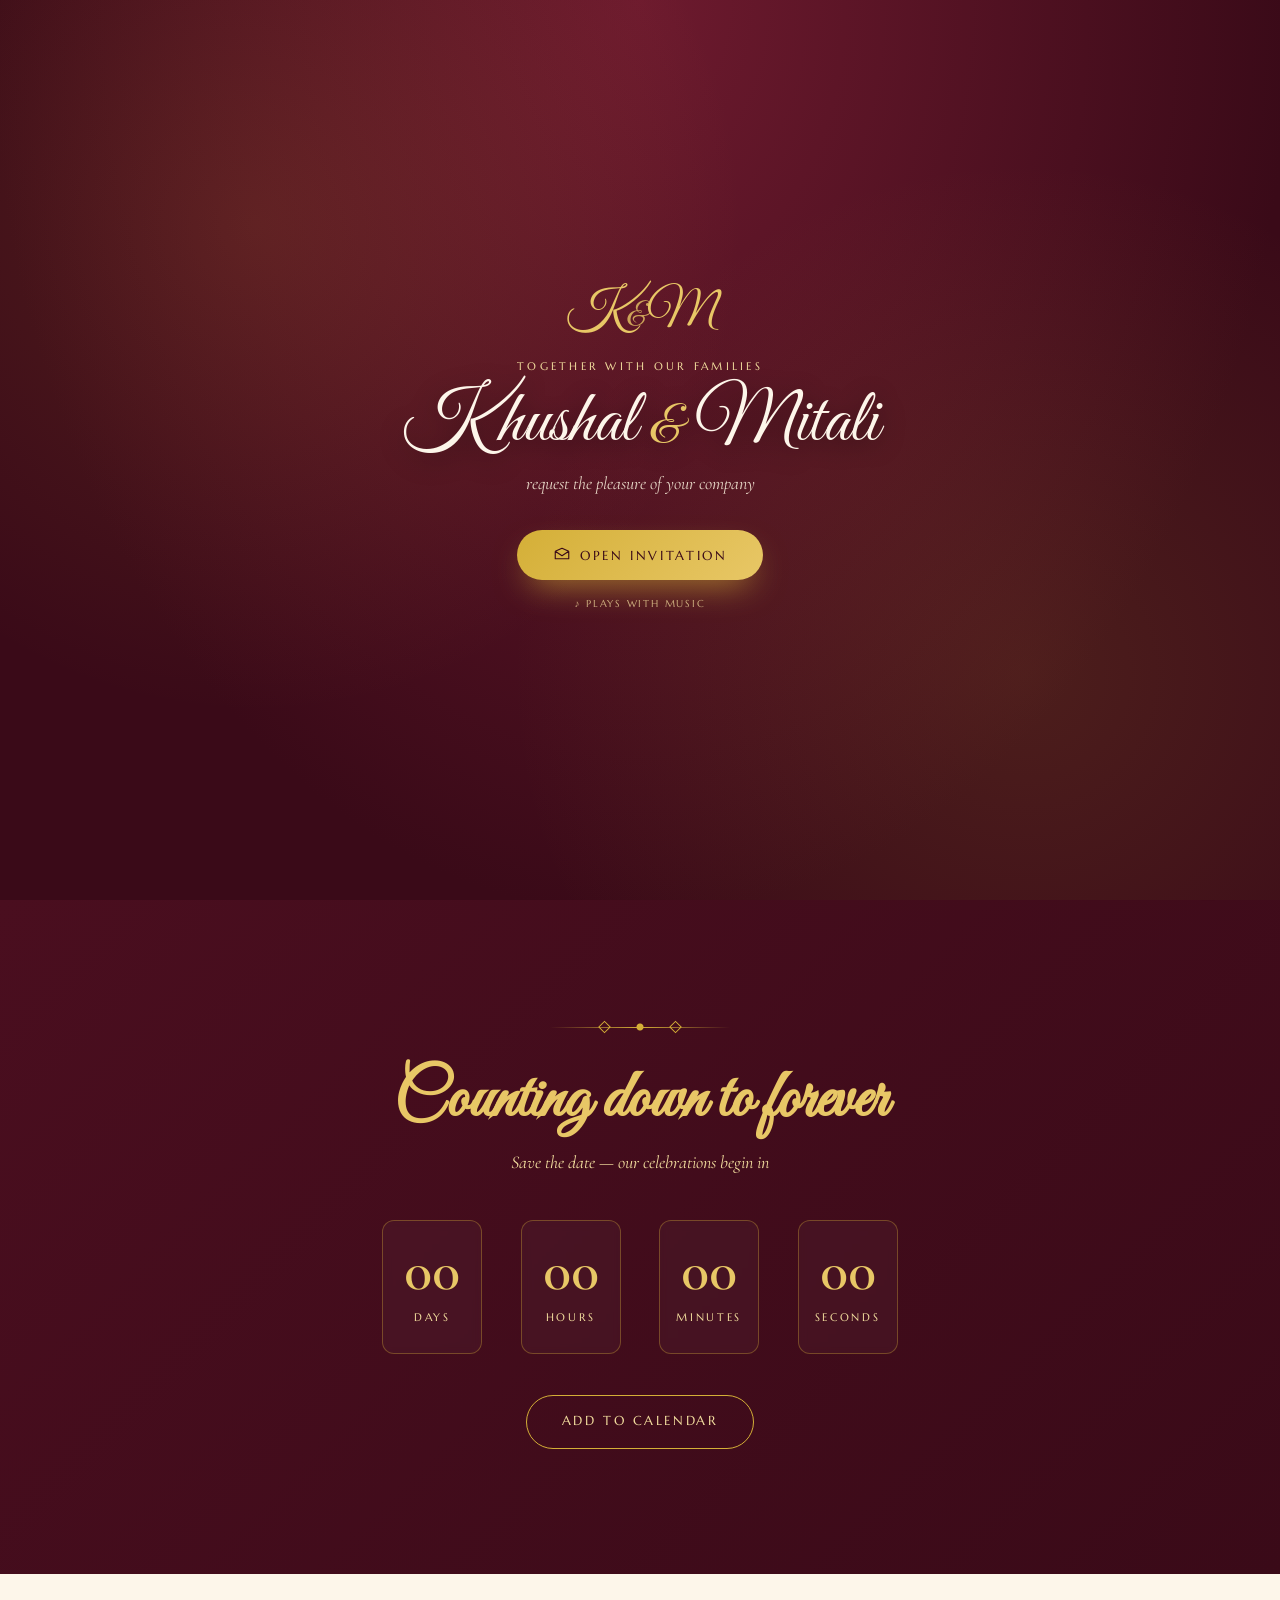
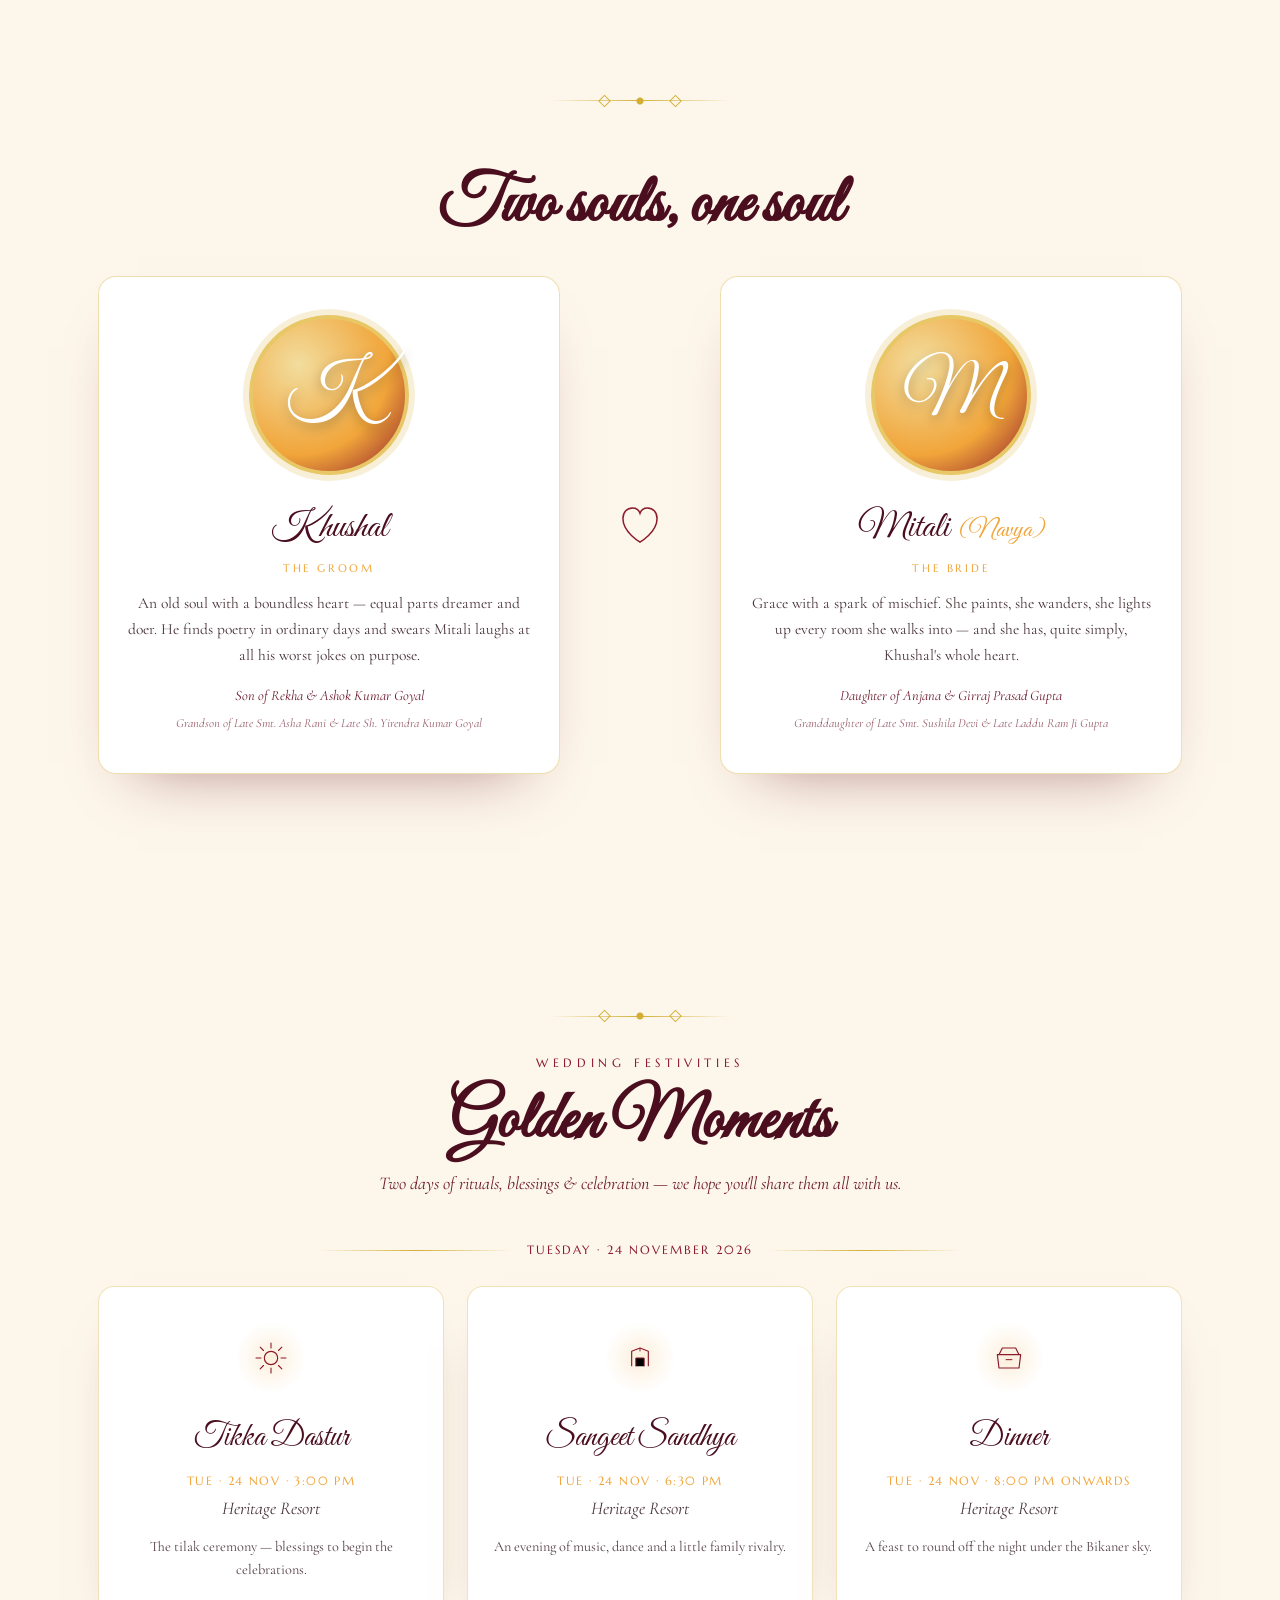
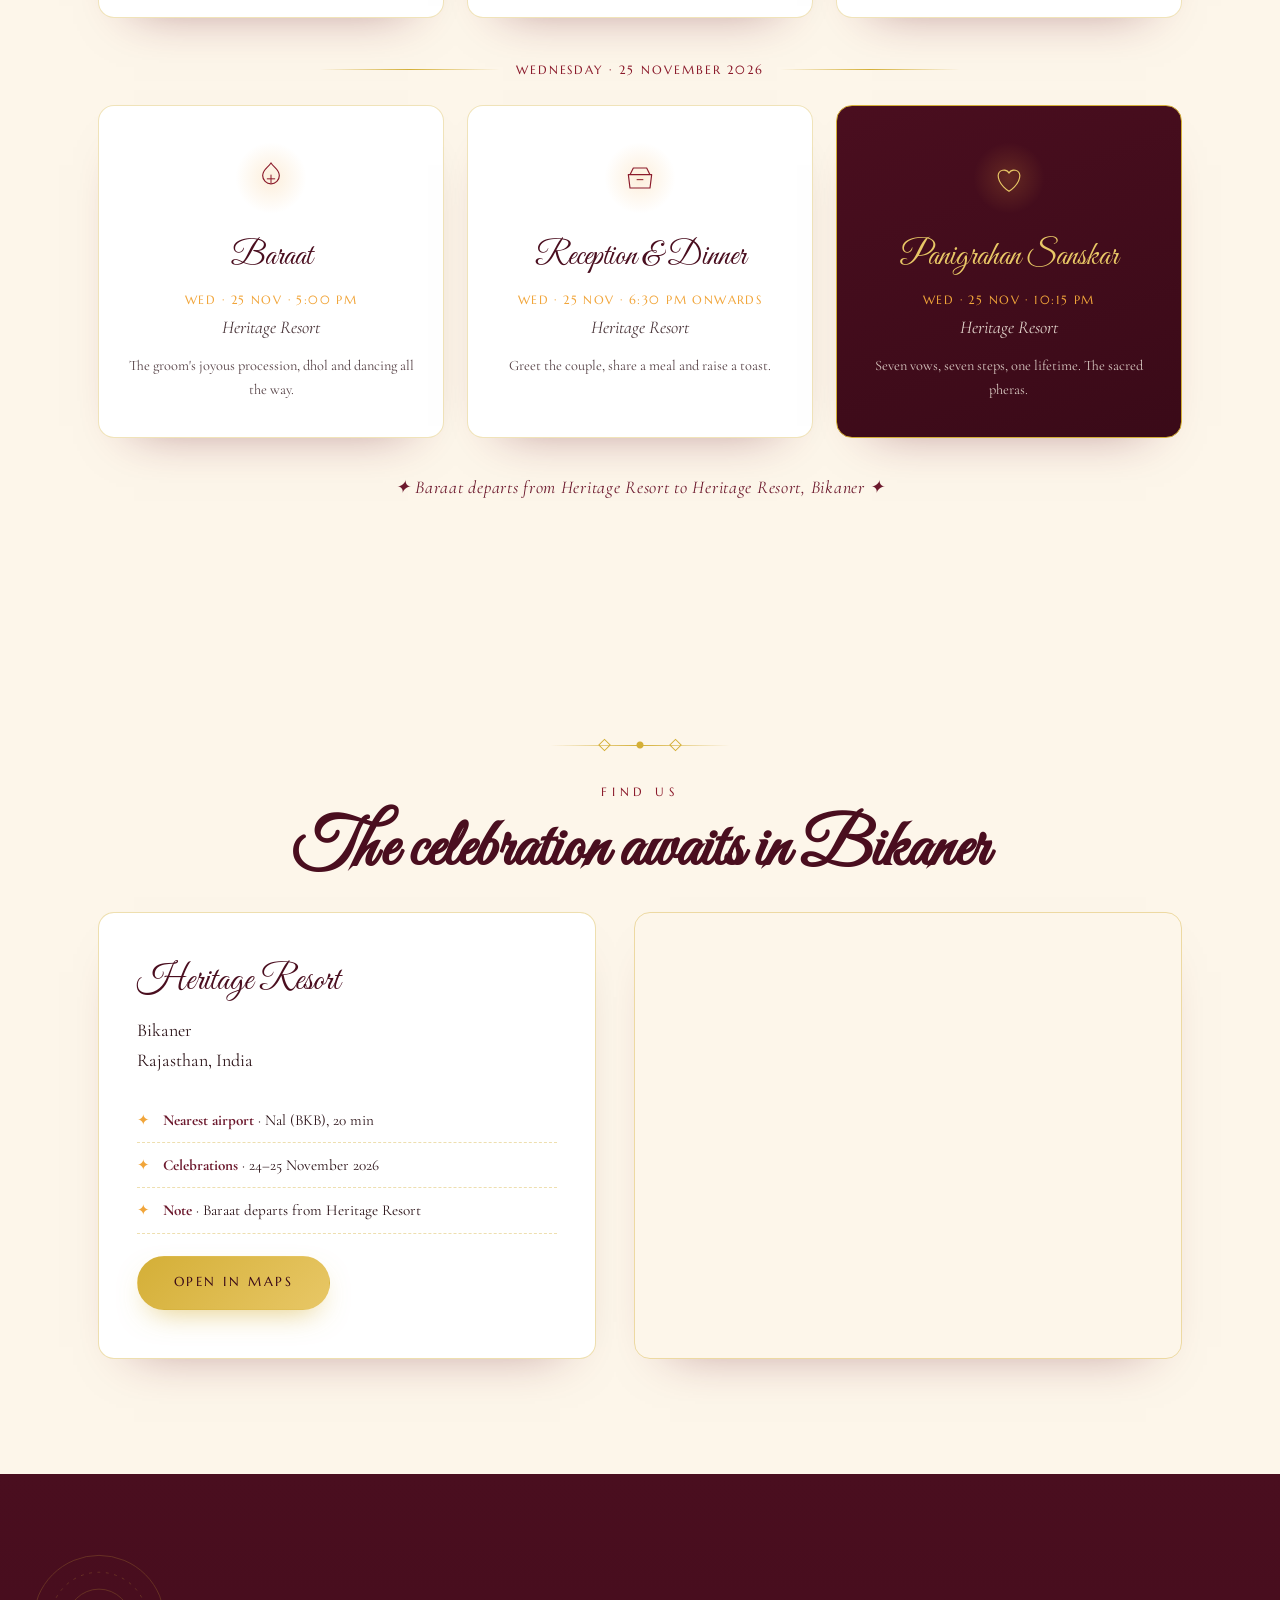
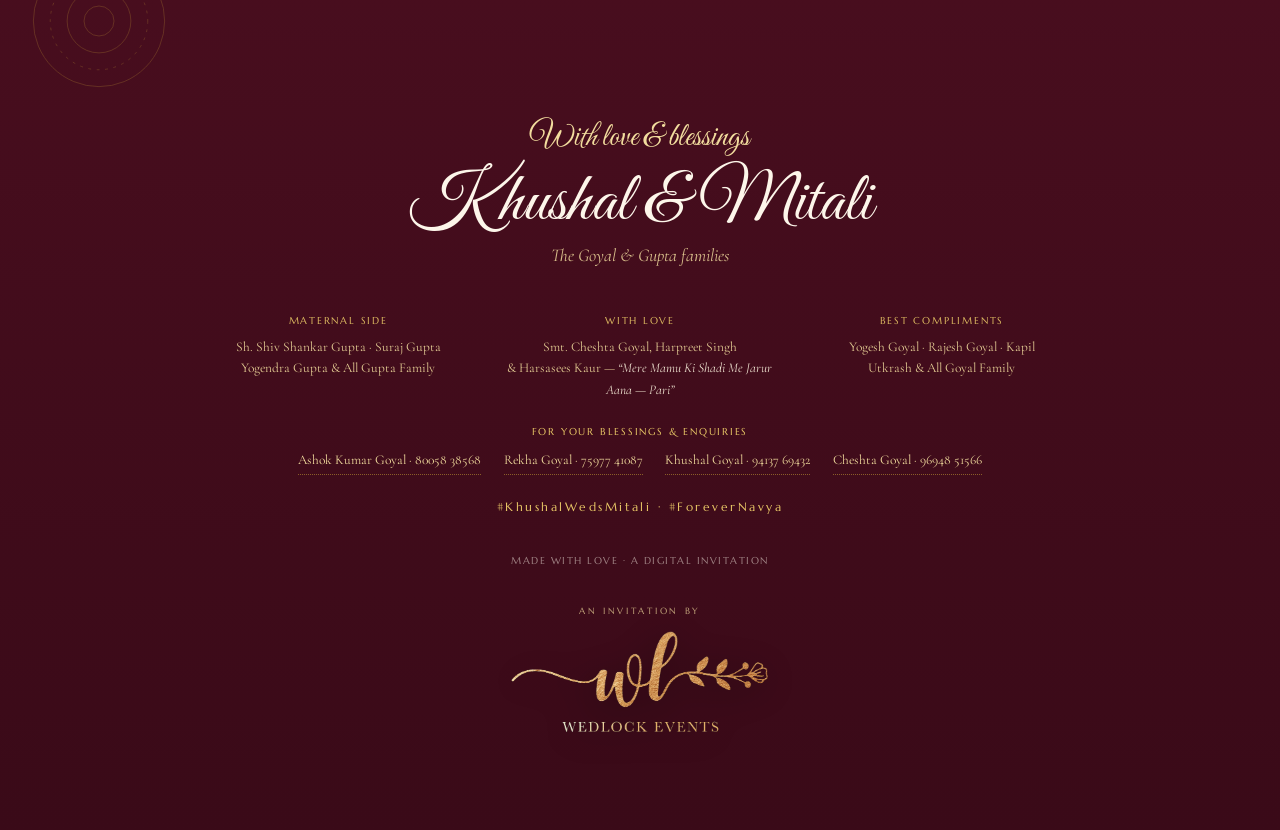
==== commit bfd41aca: "Add Wedlock Events logo to the pages Add a transparent (black-removed) gold logo as a presenter bran" ====
--- a/KhushalWedsMitali/index.html
+++ b/KhushalWedsMitali/index.html
@@ -354,6 +354,11 @@
 
     <p class="footer__hash">#KhushalWedsMitali · #ForeverNavya</p>
     <p class="footer__credit">Made with love · A digital invitation</p>
+
+    <div class="footer__brand">
+      <span class="footer__brand-eyebrow">An invitation by</span>
+      <img class="footer__brand-logo" src="../assets/wedlock-logo.png" alt="Wedlock Events" width="900" height="315" loading="lazy" />
+    </div>
   </footer>
 
   <!-- Background music (optional, muted by default). Replace src with your own track. -->
--- a/css/style.css
+++ b/css/style.css
@@ -1048,6 +1048,28 @@
   .footer__blessings { grid-template-columns: 1fr; gap: 1.2rem; text-align: center; }
 }
 
+/* ---- Presenter brand (Wedlock Events) ---- */
+.footer__brand {
+  margin-top: 2.2rem;
+  display: grid;
+  justify-items: center;
+  gap: 0.6rem;
+}
+.footer__brand-eyebrow {
+  font-family: var(--font-sans);
+  letter-spacing: 0.3em;
+  text-transform: uppercase;
+  font-size: 0.56rem;
+  color: var(--gold-200);
+  opacity: 0.72;
+}
+.footer__brand-logo {
+  width: min(300px, 68vw);
+  height: auto;
+  opacity: 0.95;
+  filter: drop-shadow(0 6px 18px rgba(0, 0, 0, 0.4));
+}
+
 /* ============================================================
    BRIDE SIDE THEME  —  activated by  ?bride=1  (or ?side=bride)
    ------------------------------------------------------------
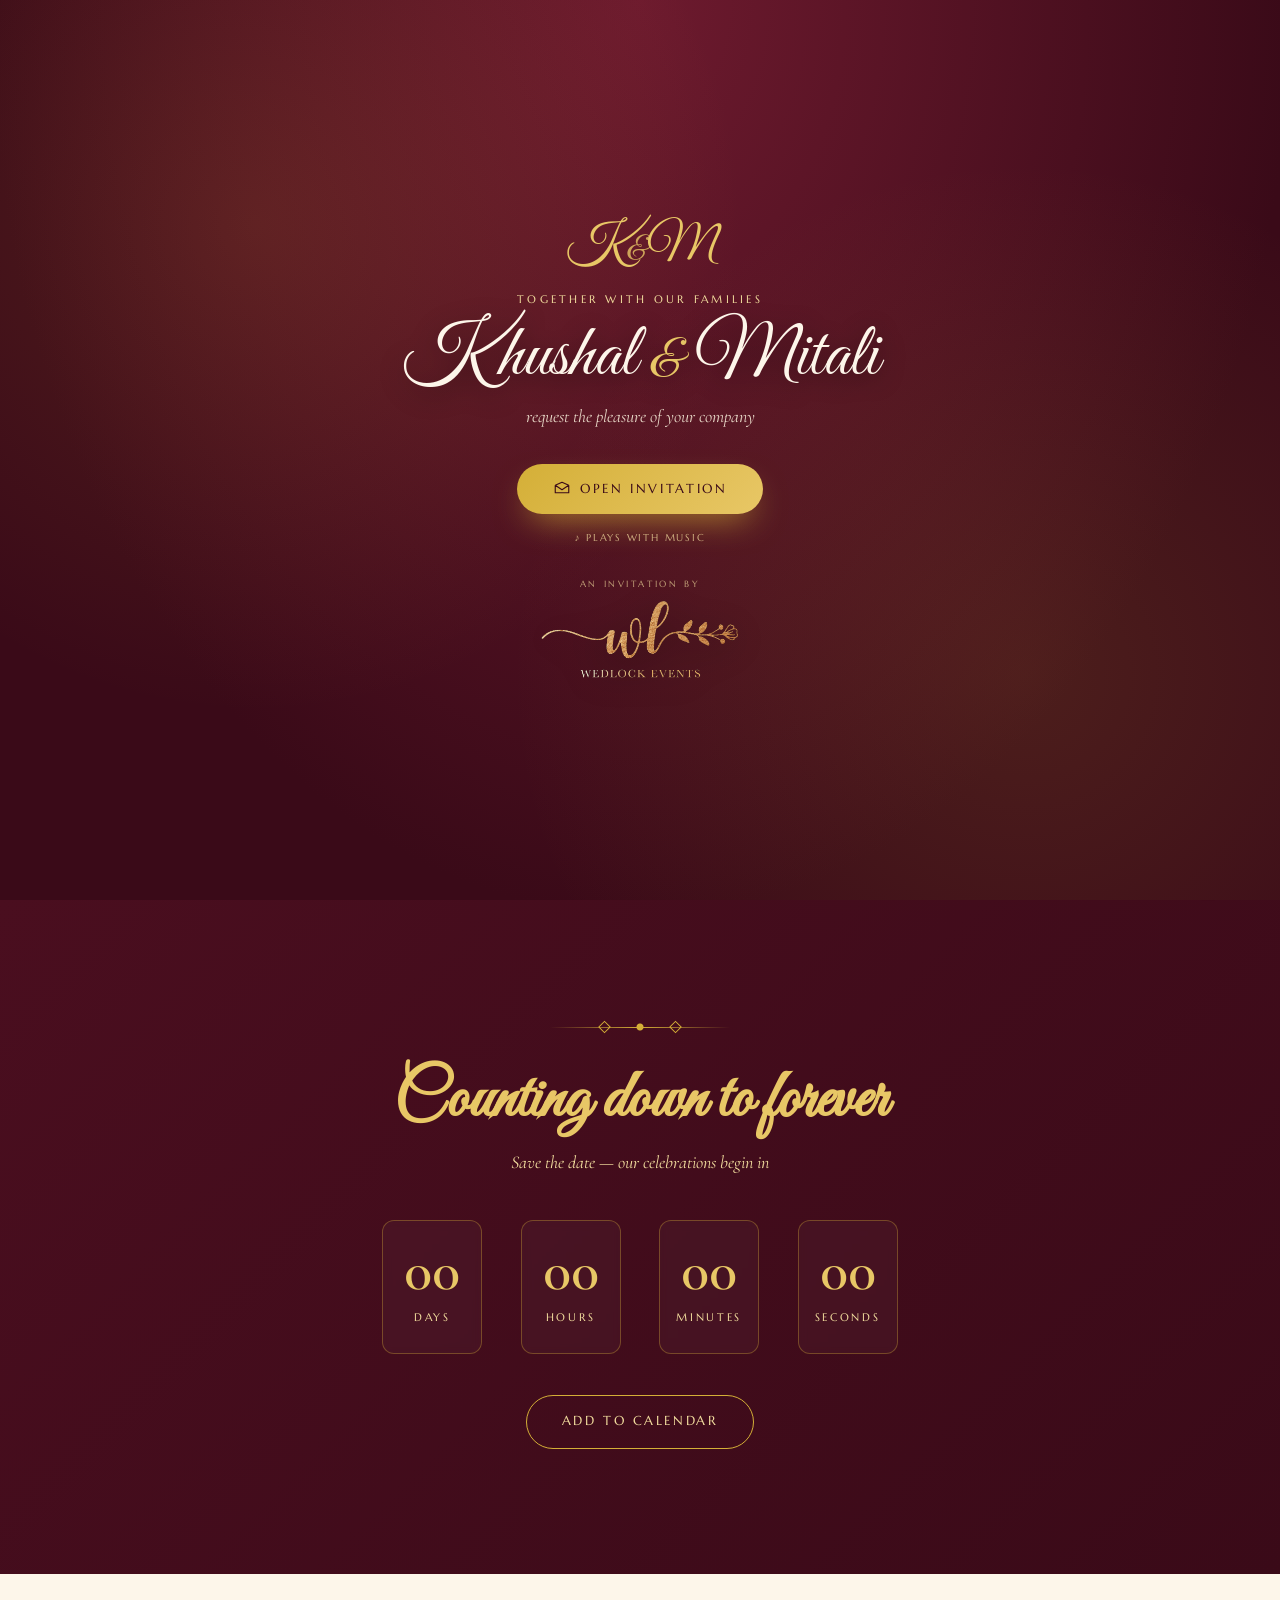
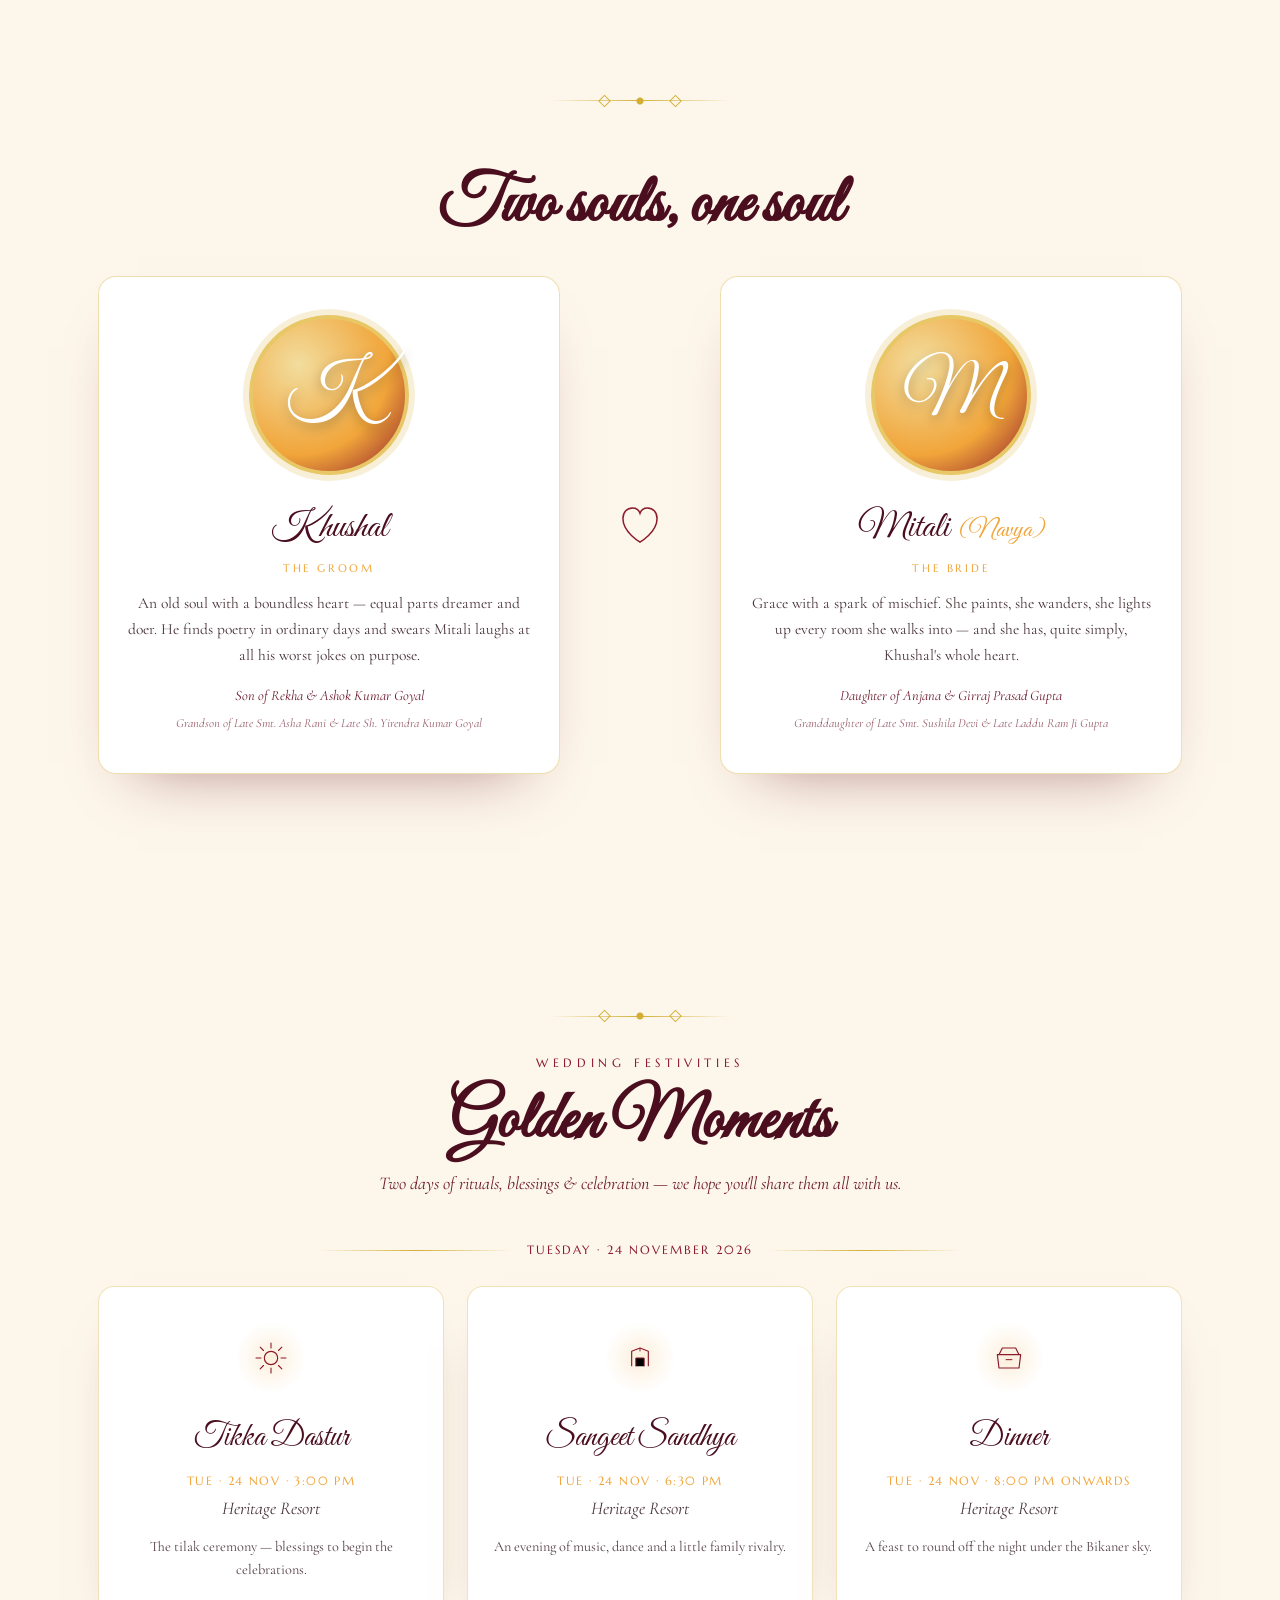
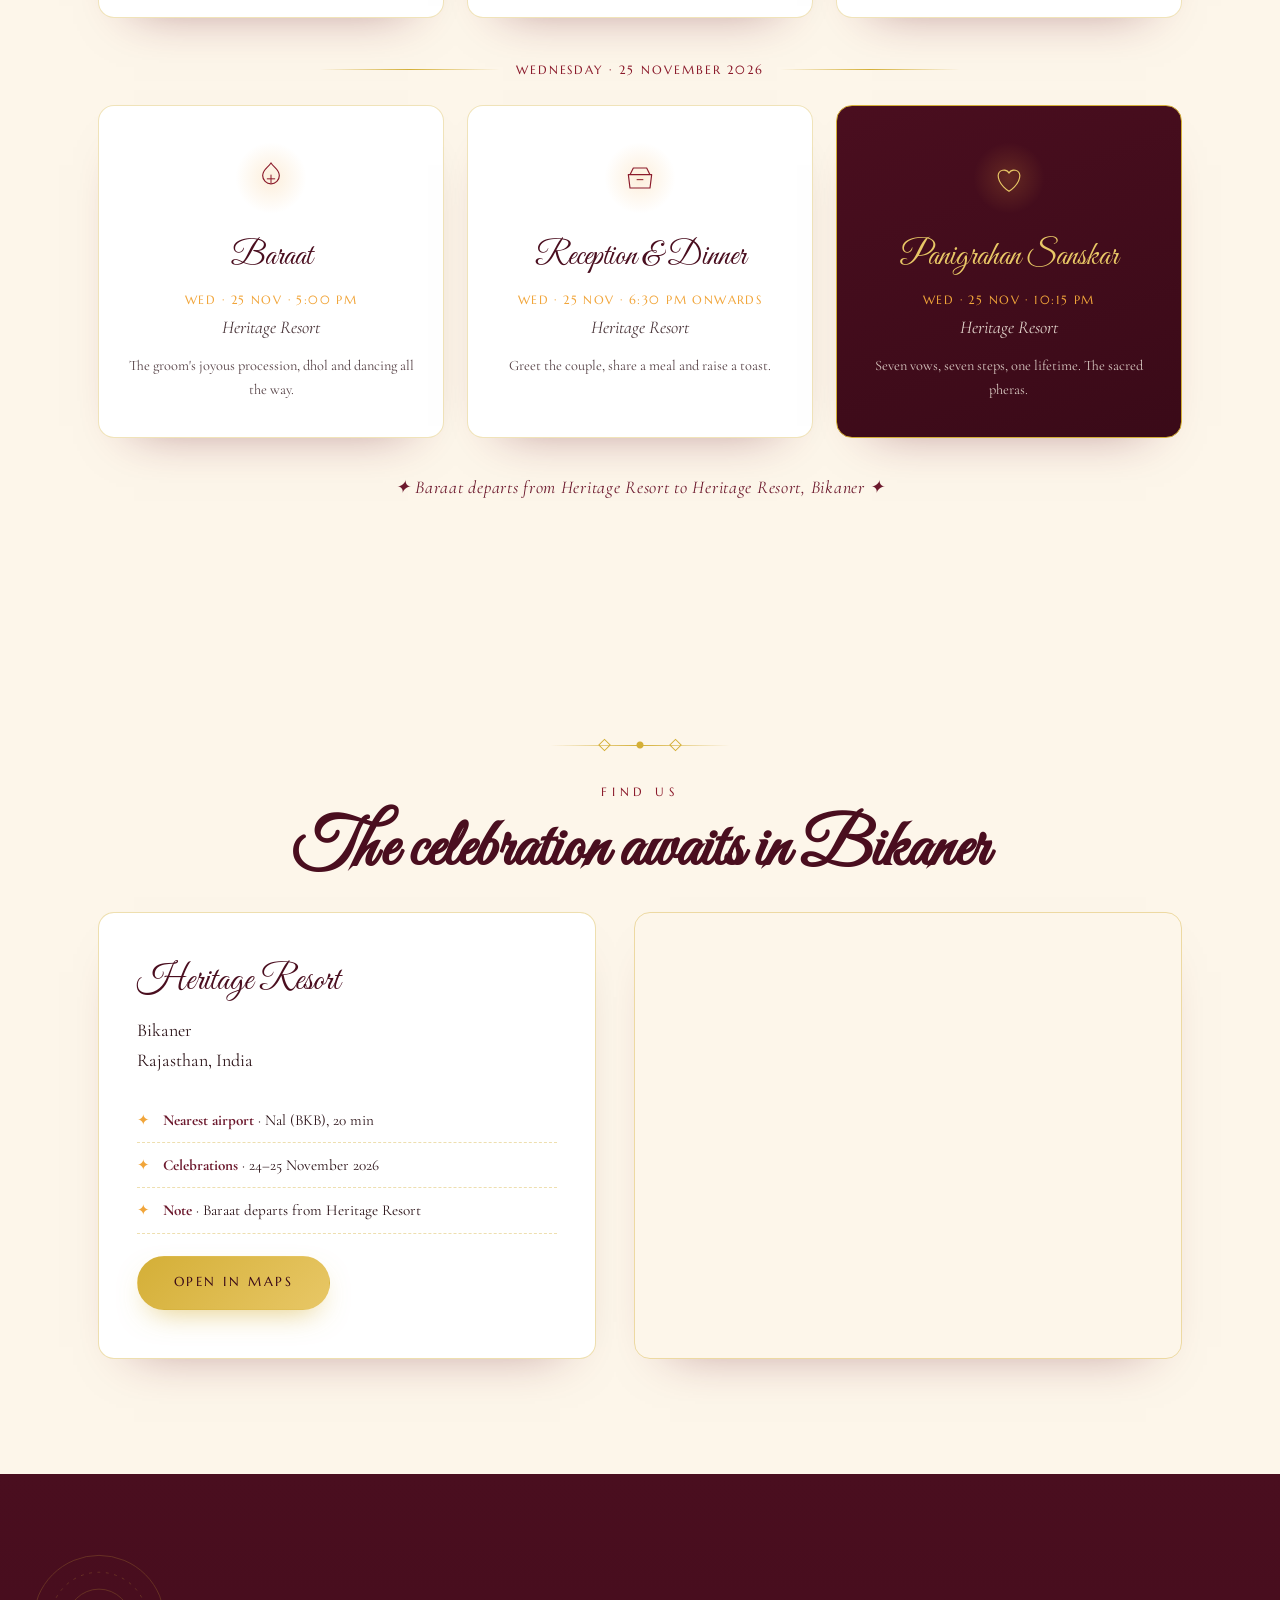
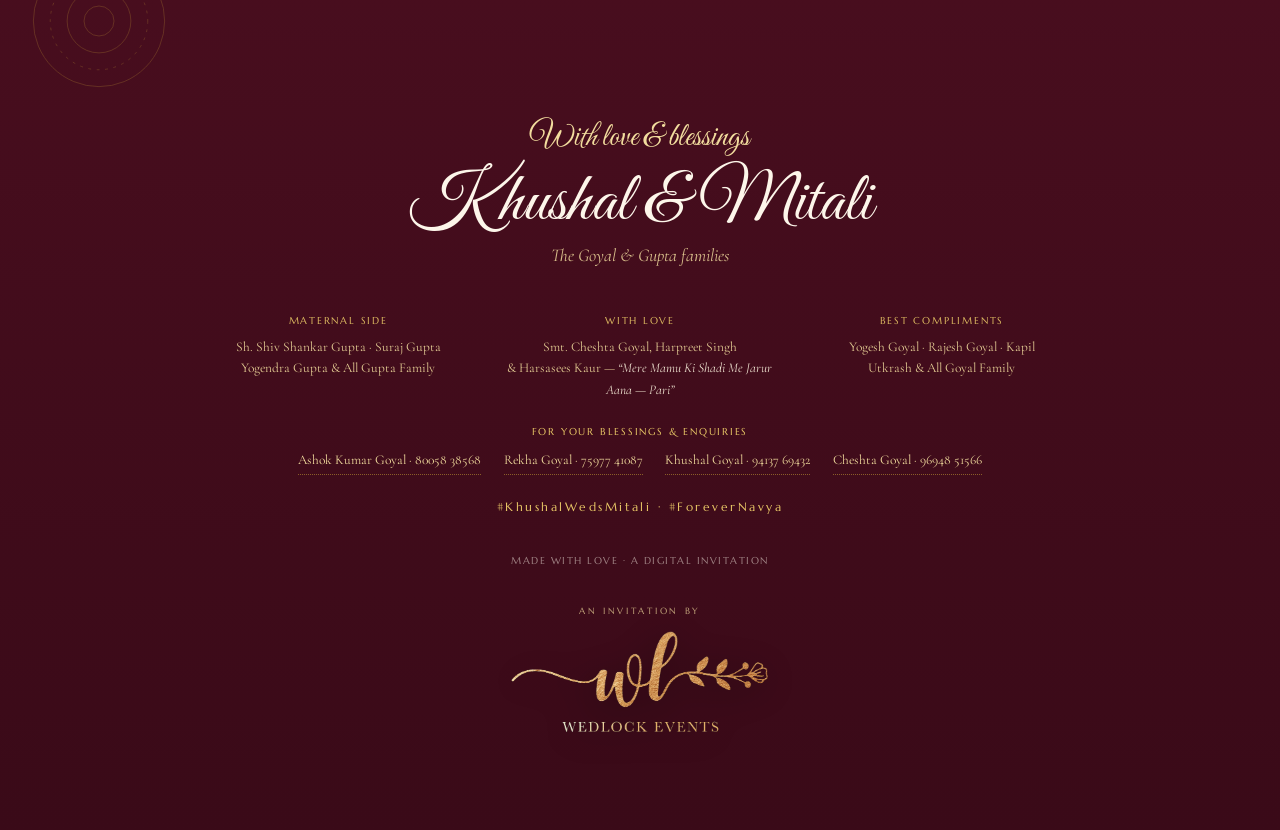
==== commit 881bf4af: "Show Wedlock Events logo on the Open Invitation intro screen Add the presenter logo (with "An invita" ====
--- a/KhushalWedsMitali/index.html
+++ b/KhushalWedsMitali/index.html
@@ -51,6 +51,10 @@
         <span>Open Invitation</span>
       </button>
       <p class="intro__hint">♪ plays with music</p>
+      <div class="intro__brand">
+        <span class="intro__brand-eyebrow">An invitation by</span>
+        <img class="intro__brand-logo" src="../assets/wedlock-logo.png" alt="Wedlock Events" width="900" height="315" />
+      </div>
     </div>
   </div>
 
--- a/css/style.css
+++ b/css/style.css
@@ -182,6 +182,26 @@
   font-size: 0.62rem;
   color: var(--gold-200);
   opacity: 0.75;
+}
+.intro__brand {
+  margin-top: 1.9rem;
+  display: grid;
+  justify-items: center;
+  gap: 0.5rem;
+}
+.intro__brand-eyebrow {
+  font-family: var(--font-sans);
+  letter-spacing: 0.3em;
+  text-transform: uppercase;
+  font-size: 0.54rem;
+  color: var(--gold-200);
+  opacity: 0.7;
+}
+.intro__brand-logo {
+  width: min(230px, 56vw);
+  height: auto;
+  opacity: 0.92;
+  filter: drop-shadow(0 6px 18px rgba(0, 0, 0, 0.4));
 }
 
 /* ============================================================
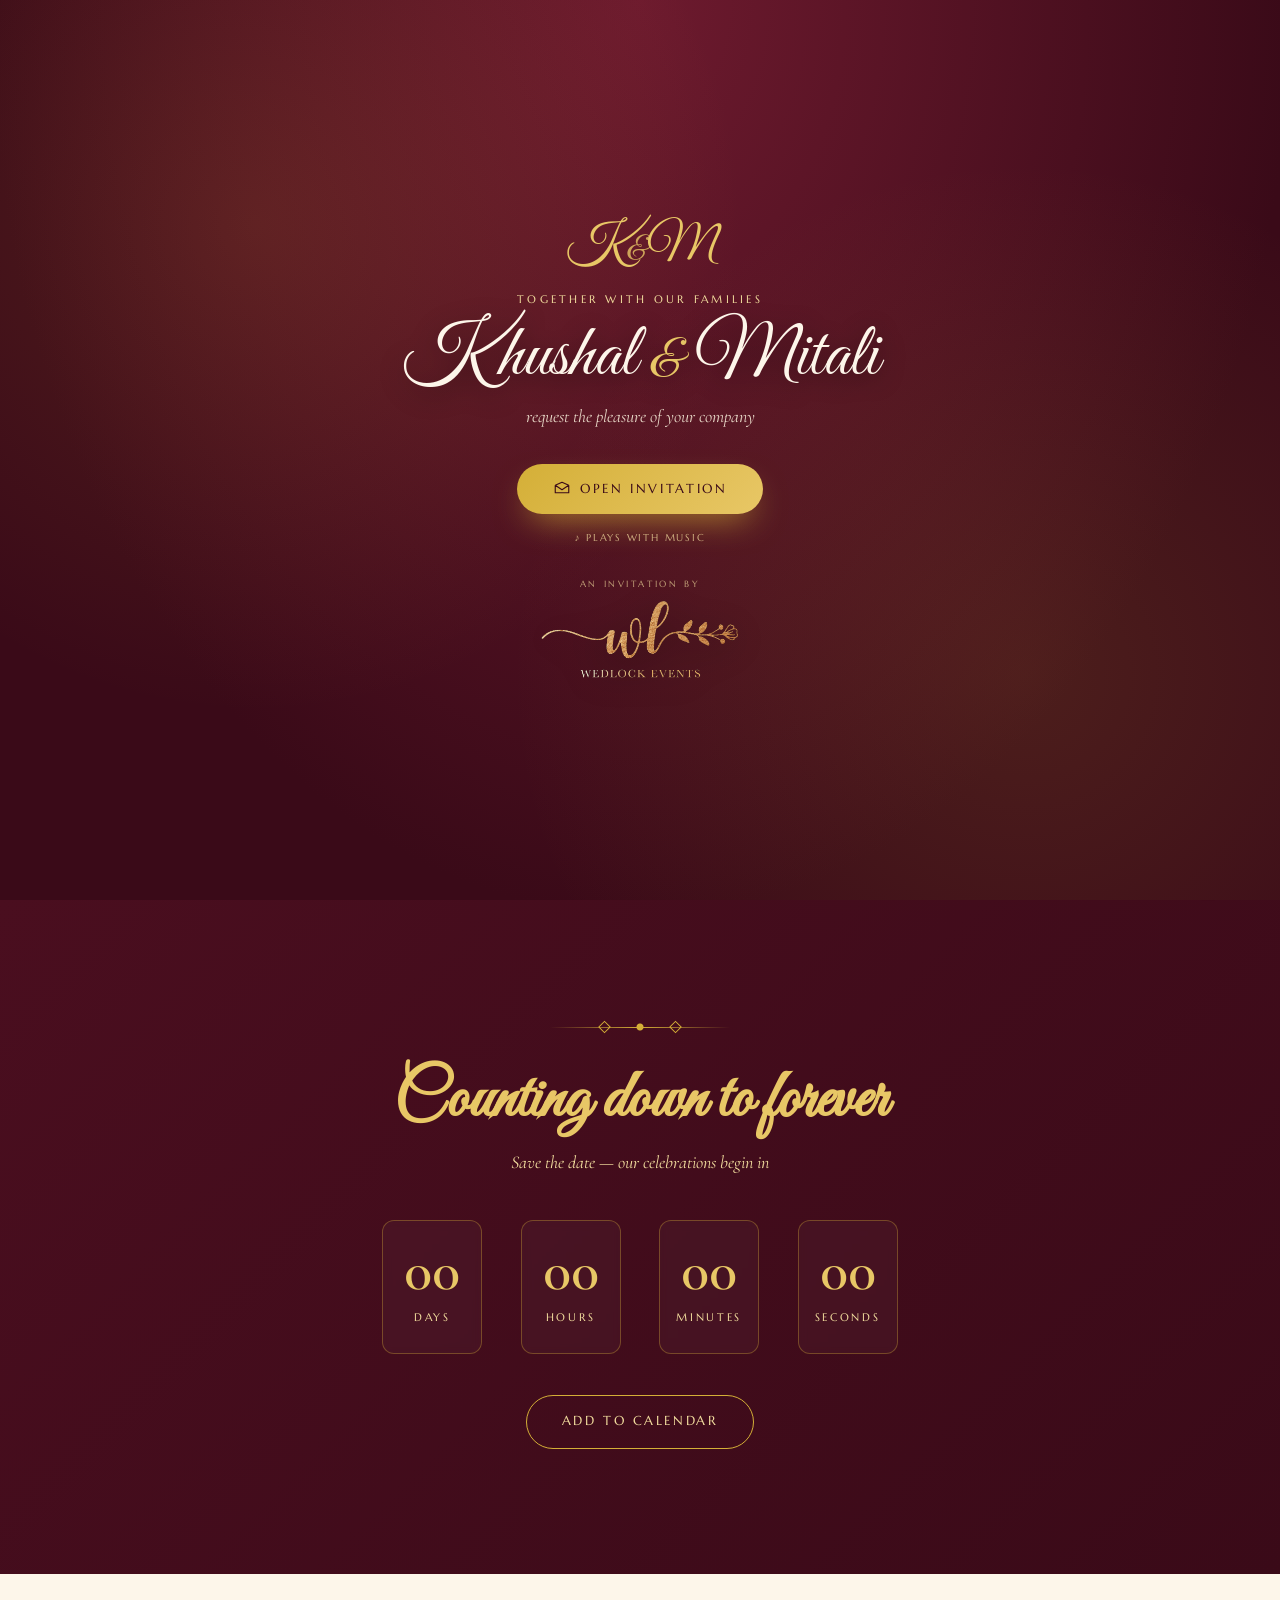
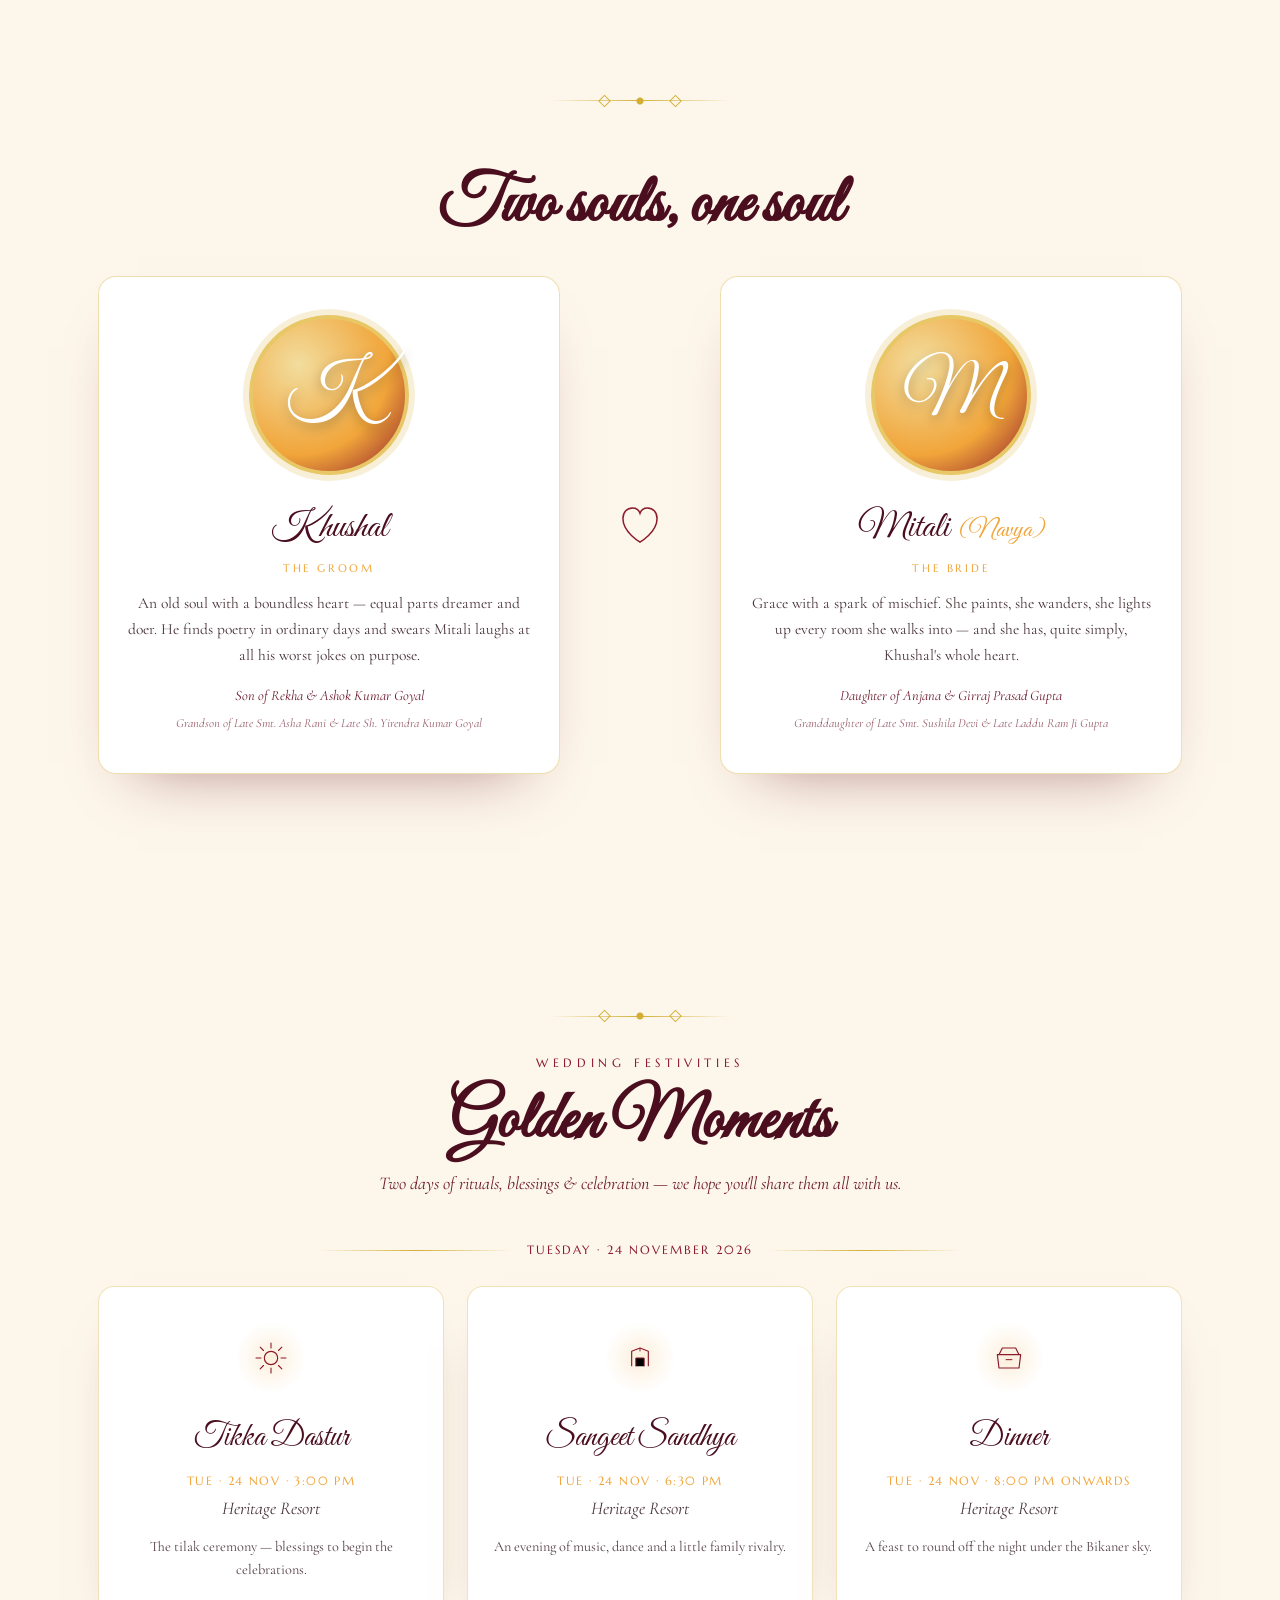
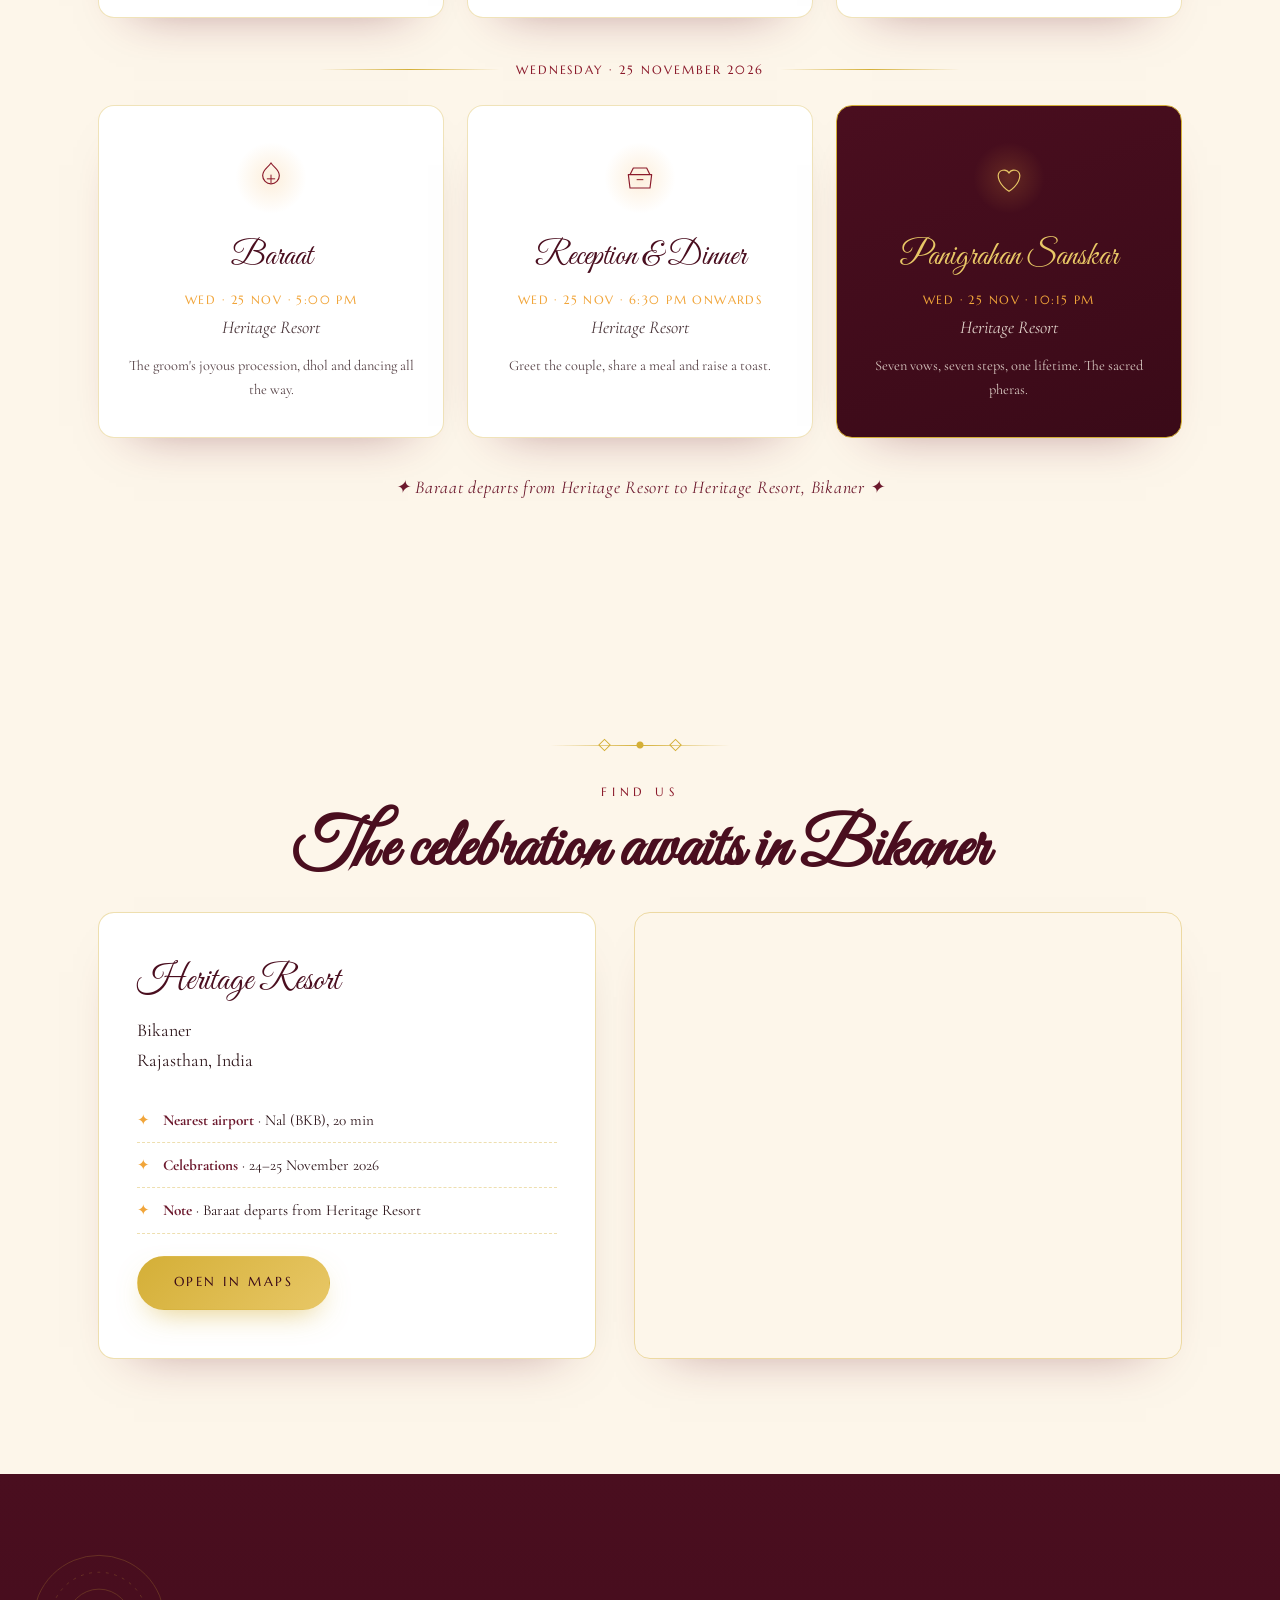
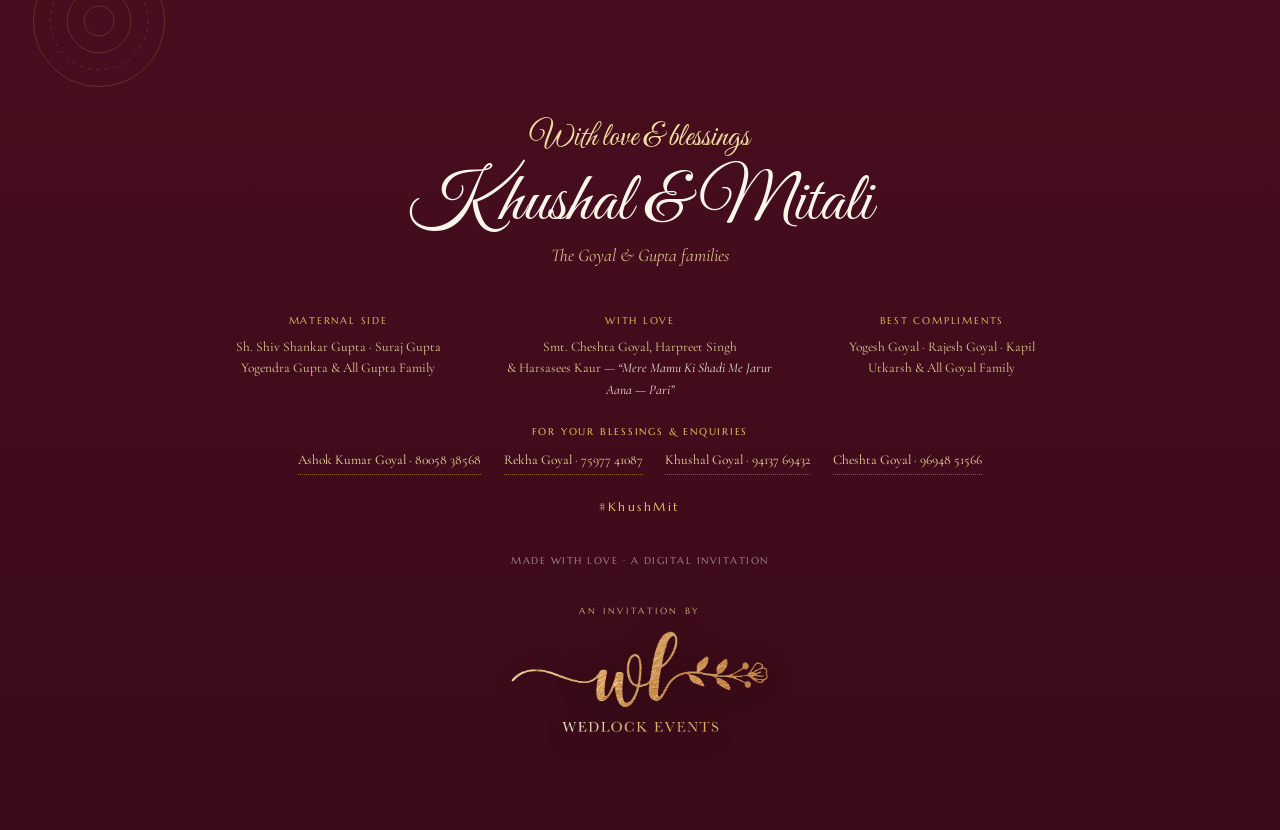
==== commit 63f1fe95: "changes" ====
--- a/KhushalWedsMitali/index.html
+++ b/KhushalWedsMitali/index.html
@@ -342,7 +342,7 @@
       </div>
       <div class="footer__bless-col">
         <span class="footer__bless-head">Best Compliments</span>
-        Yogesh Goyal · Rajesh Goyal · Kapil<br />Utkrash &amp; All Goyal Family
+        Yogesh Goyal · Rajesh Goyal · Kapil<br />Utkarsh &amp; All Goyal Family
       </div>
     </div>
 
@@ -356,7 +356,7 @@
       </p>
     </div>
 
-    <p class="footer__hash">#KhushalWedsMitali · #ForeverNavya</p>
+    <p class="footer__hash">#KhushMit</p>
     <p class="footer__credit">Made with love · A digital invitation</p>
 
     <div class="footer__brand">
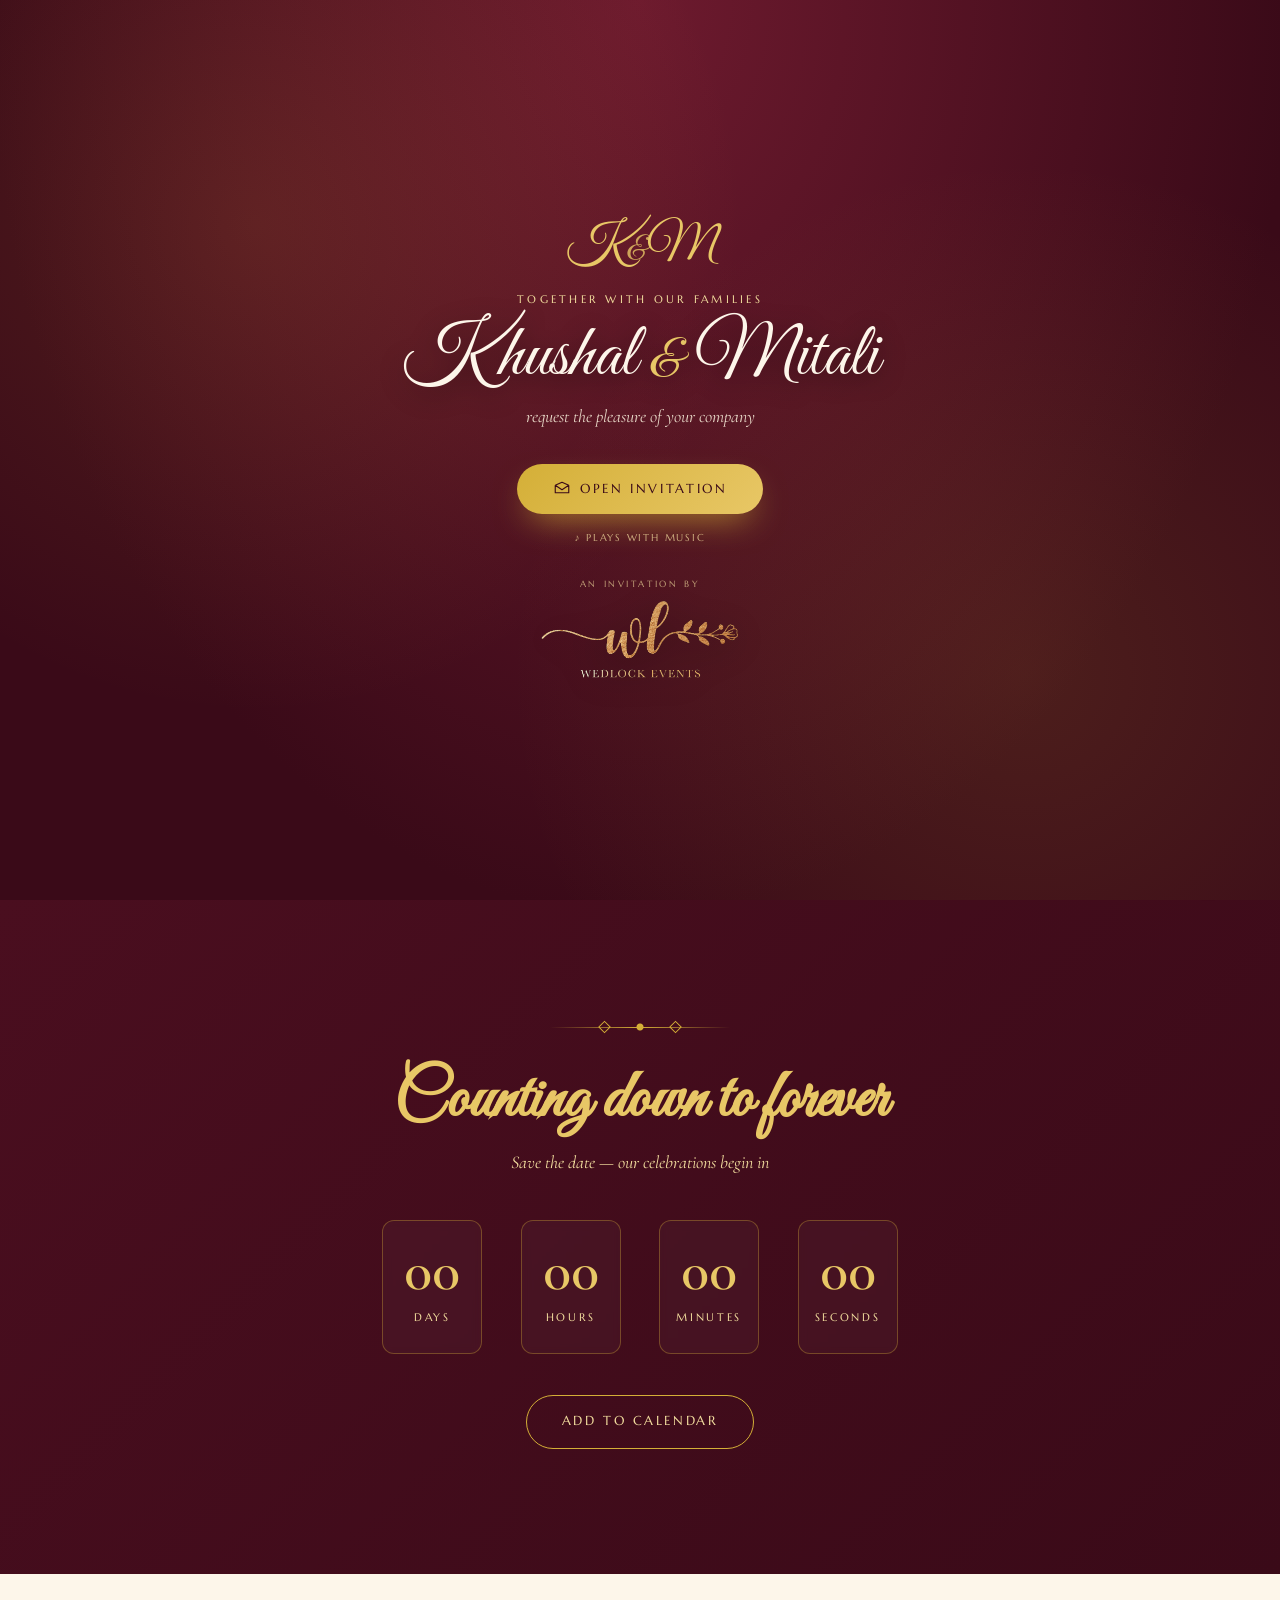
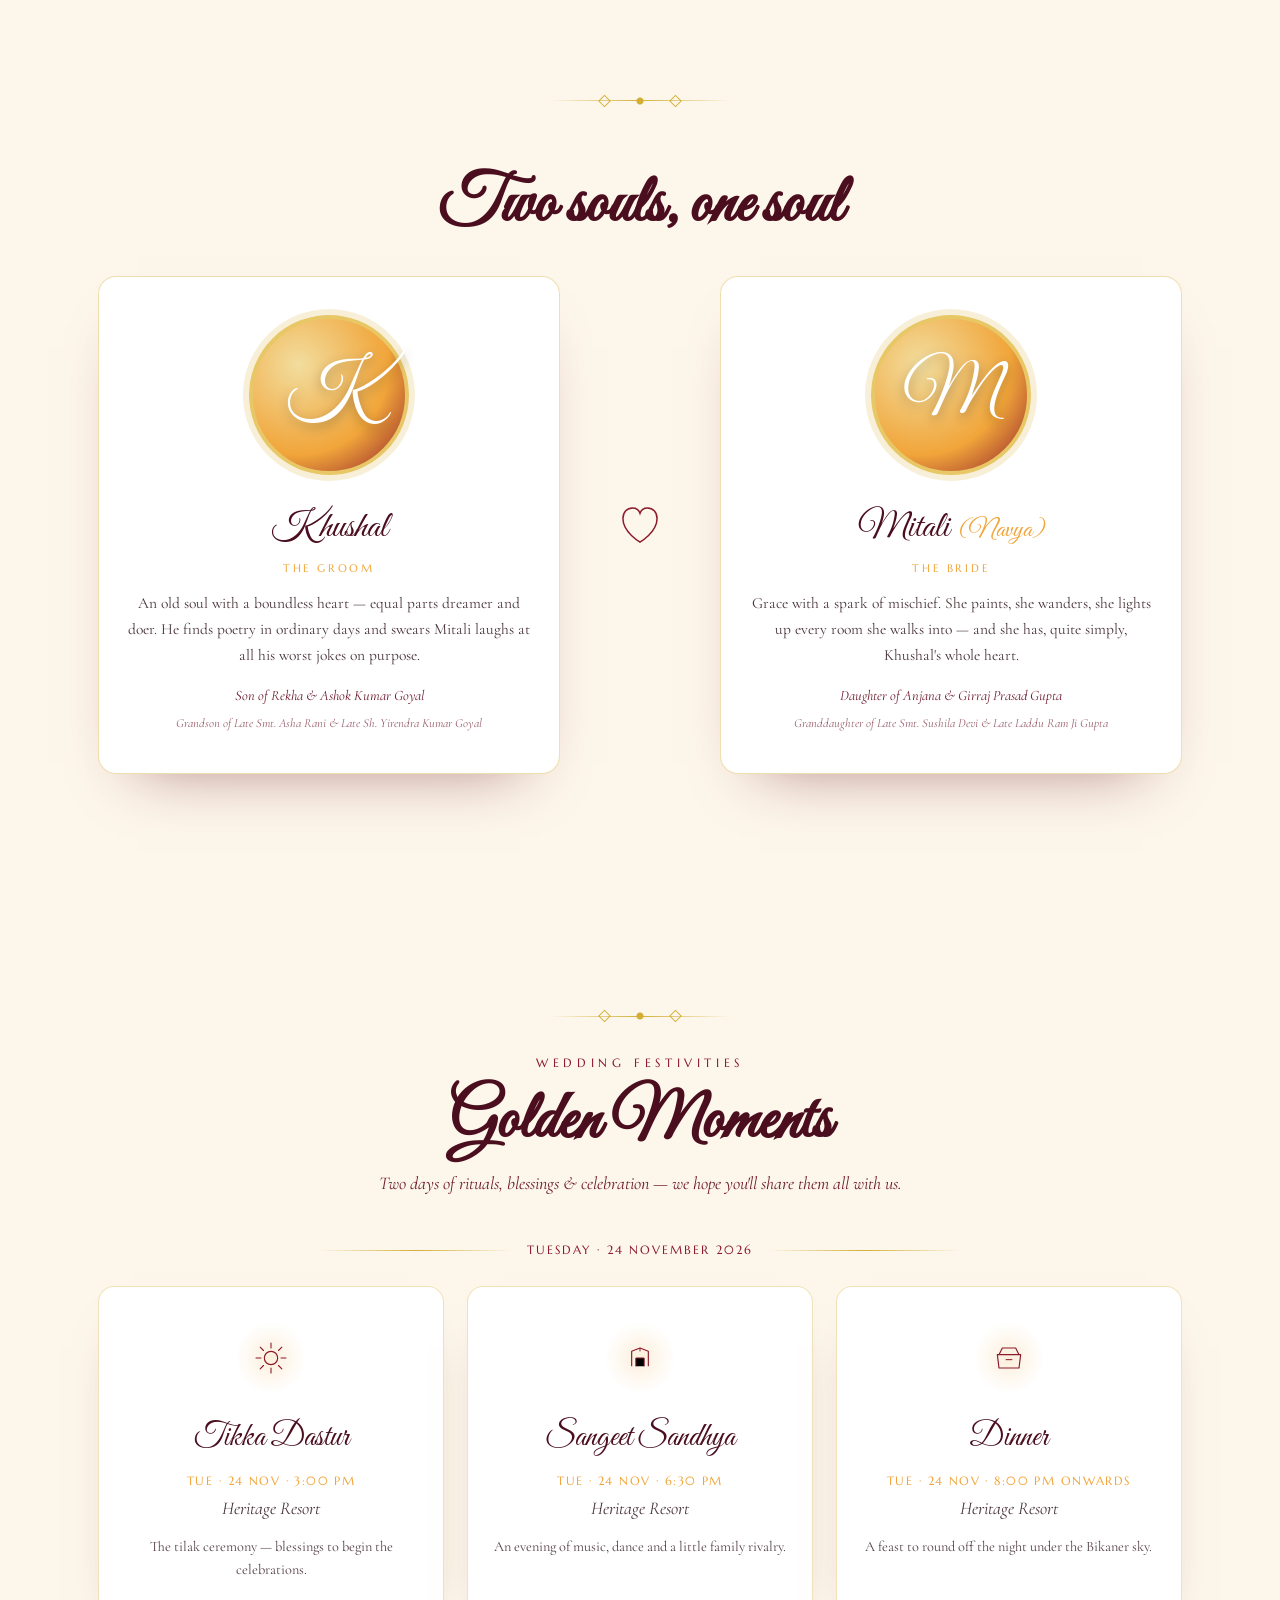
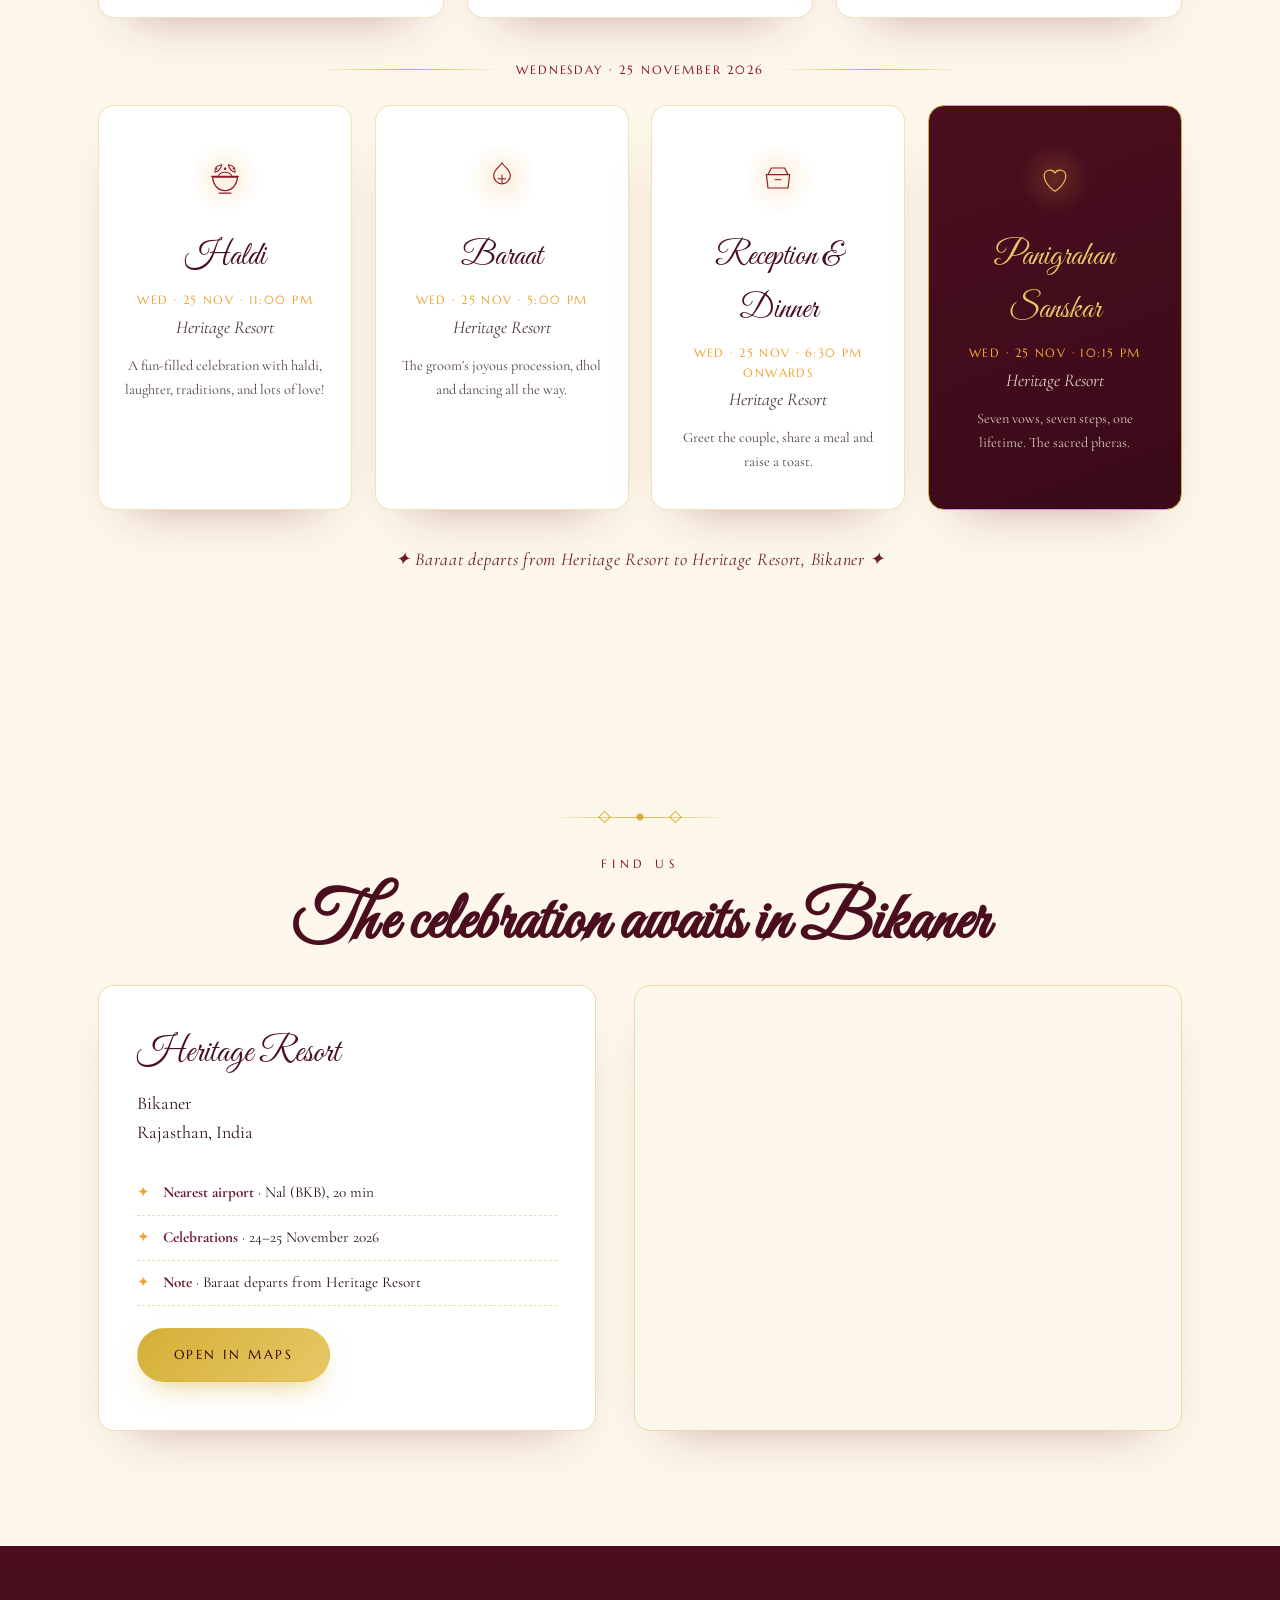
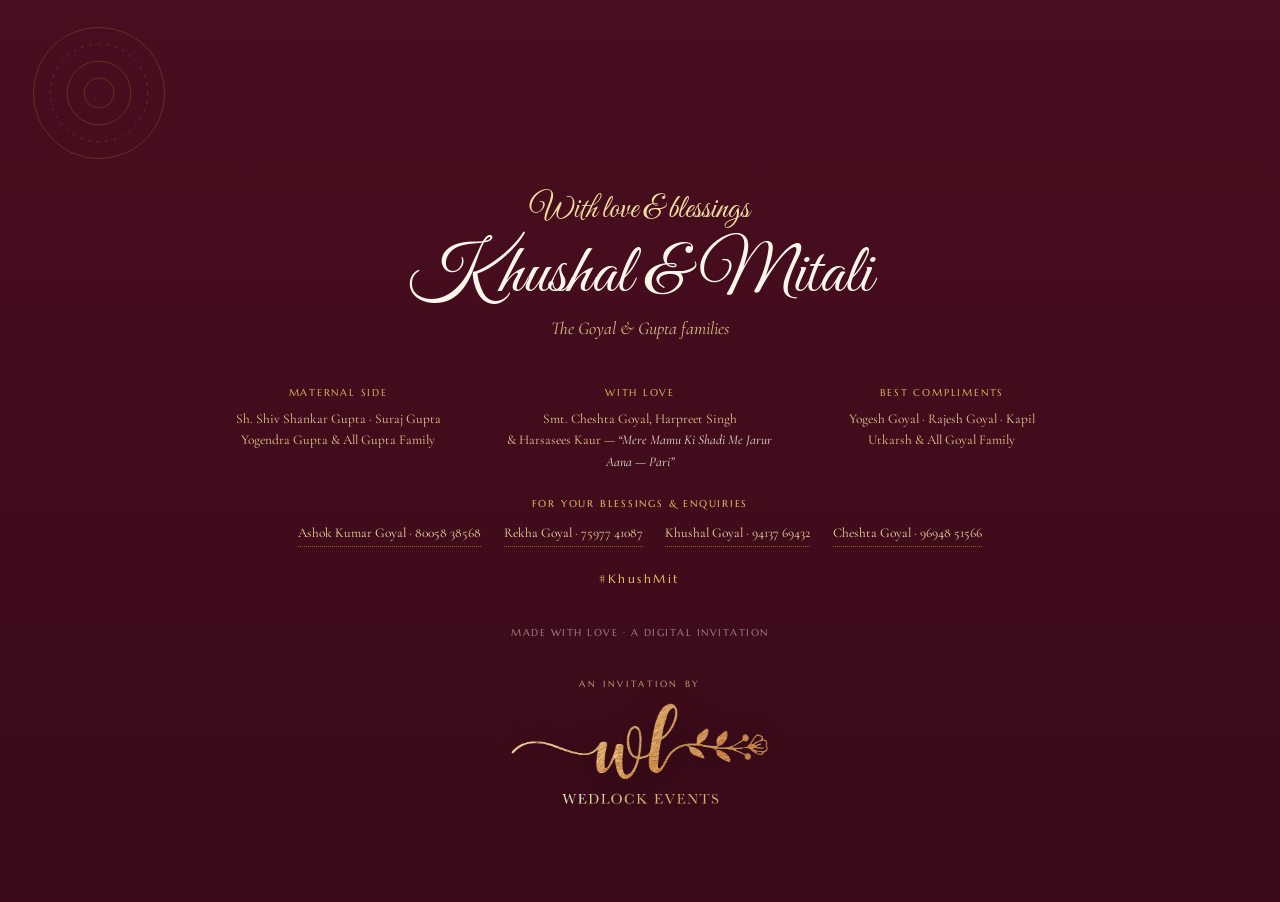
==== commit f21b07d1: "added haldi function" ====
--- a/KhushalWedsMitali/index.html
+++ b/KhushalWedsMitali/index.html
@@ -227,6 +227,47 @@
     <div class="events__grid">
       <article class="event-card reveal">
         <div class="event-card__icon">
+            <svg viewBox="0 0 48 48" width="40" height="40" aria-hidden="true">
+            <!-- Decorative turmeric leaves -->
+            <path d="M12 17c-1-5 3-8 8-9-1 5-3 8-8 9z"
+              fill="none" stroke="currentColor" stroke-width="1.3"/>
+            <path d="M36 17c1-5-3-8-8-9 1 5 3 8 8 9z"
+              fill="none" stroke="currentColor" stroke-width="1.3"/>
+
+            <!-- Haldi bowl -->
+            <path d="M9 23h30c-1 10-7 16-15 16S10 33 9 23z"
+              fill="none" stroke="currentColor" stroke-width="1.5"
+              stroke-linejoin="round"/>
+
+            <!-- Bowl rim -->
+            <path d="M8 22h32"
+              stroke="currentColor" stroke-width="1.6"
+              stroke-linecap="round"/>
+
+            <!-- Turmeric powder -->
+            <path d="M16 21c2-3 5-4 8-4s6 1 8 4"
+              fill="none" stroke="currentColor" stroke-width="1.3"
+              stroke-linecap="round"/>
+
+            <!-- Decorative bowl base -->
+            <path d="M17 42h14"
+              stroke="currentColor" stroke-width="1.5"
+              stroke-linecap="round"/>
+
+            <!-- Small festive accents -->
+            <circle cx="24" cy="13" r="1.5" fill="currentColor"/>
+            <circle cx="14" cy="13" r="1" fill="currentColor"/>
+            <circle cx="34" cy="13" r="1" fill="currentColor"/>
+          </svg>
+        </div>
+        <h3>Haldi</h3>
+        <p class="event-card__when">Wed · 25 Nov · 11:00 PM</p>
+        <p class="event-card__where">Heritage Resort</p>
+        <p class="event-card__note" id="haldiNote">A fun-filled celebration with haldi, laughter, traditions, and lots of love!</p>
+      </article>
+
+      <article class="event-card reveal">
+        <div class="event-card__icon">
           <svg viewBox="0 0 48 48" width="40" height="40" aria-hidden="true"><path d="M24 6c-4 6-10 8-10 15a10 10 0 0 0 20 0c0-7-6-9-10-15z" fill="none" stroke="currentColor" stroke-width="1.4"/><path d="M24 20v10M19 25h10" stroke="currentColor" stroke-width="1.2"/></svg>
         </div>
         <h3>Baraat</h3>
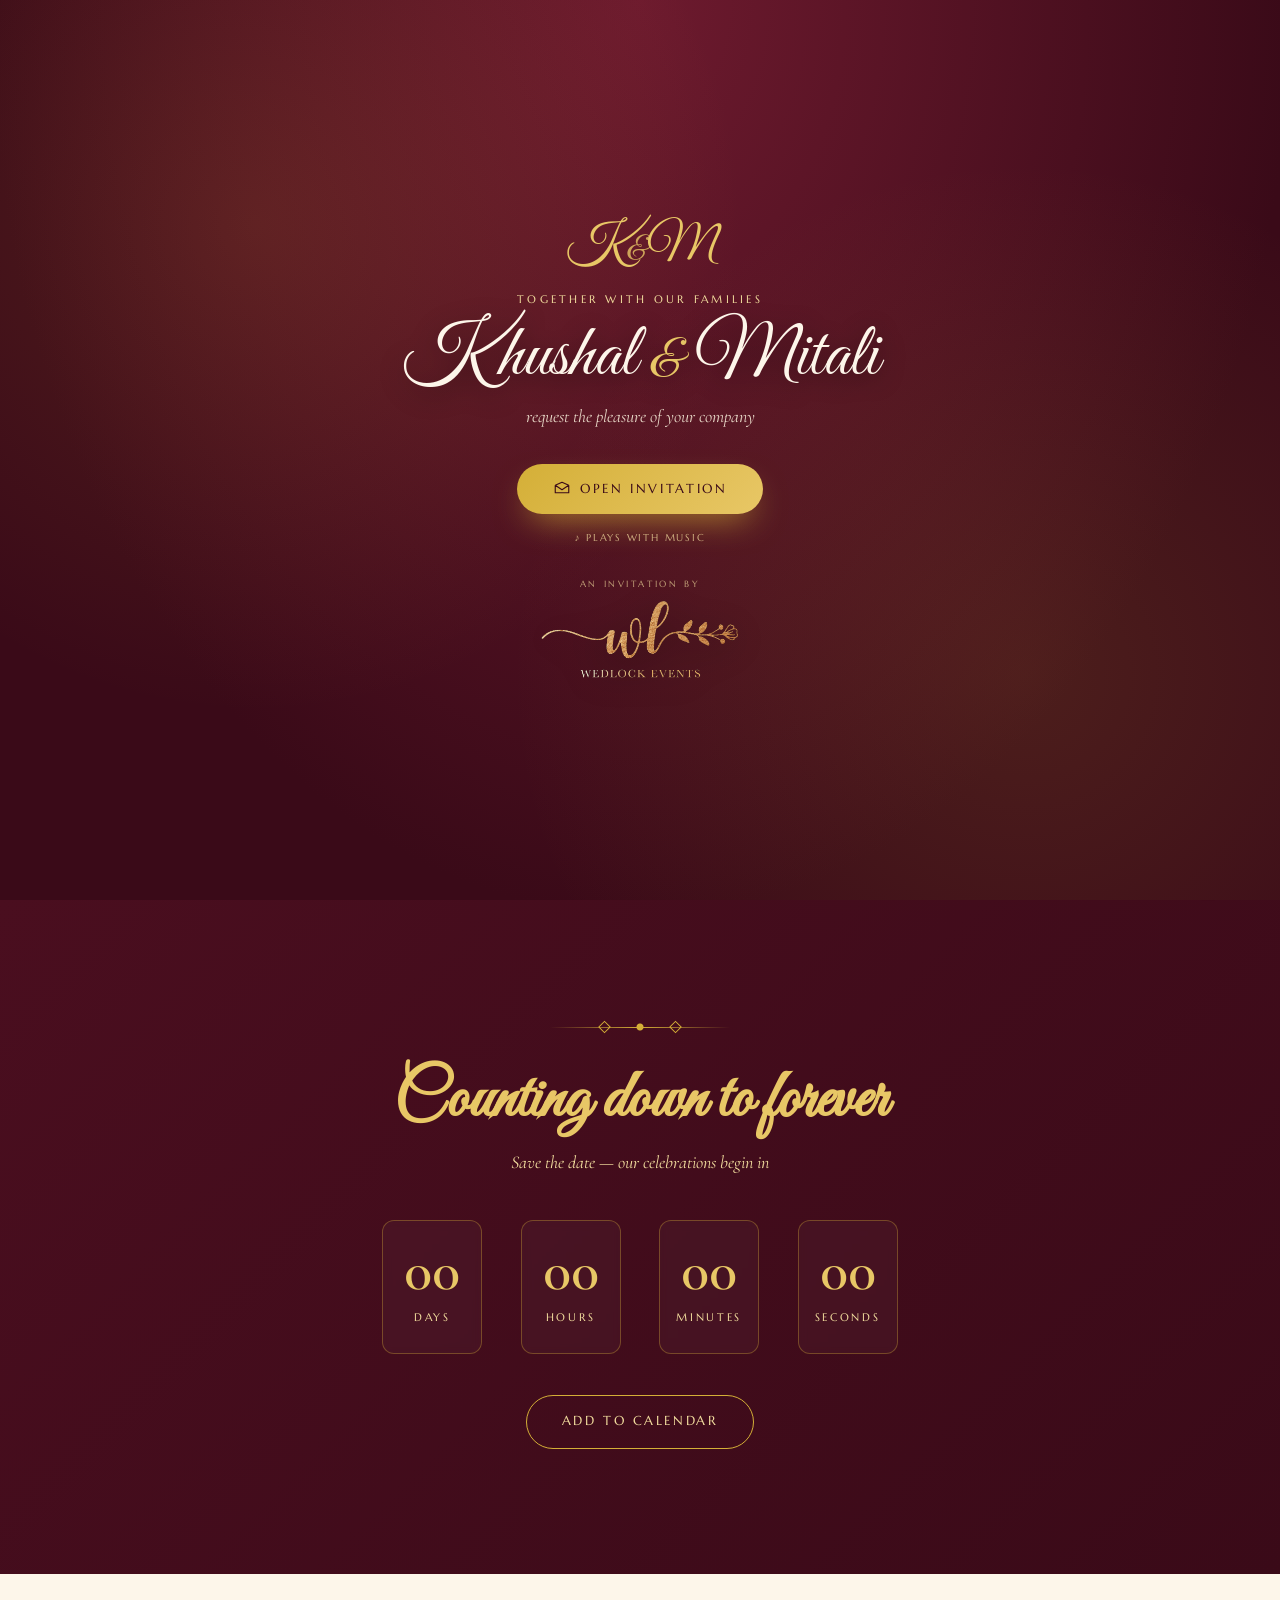
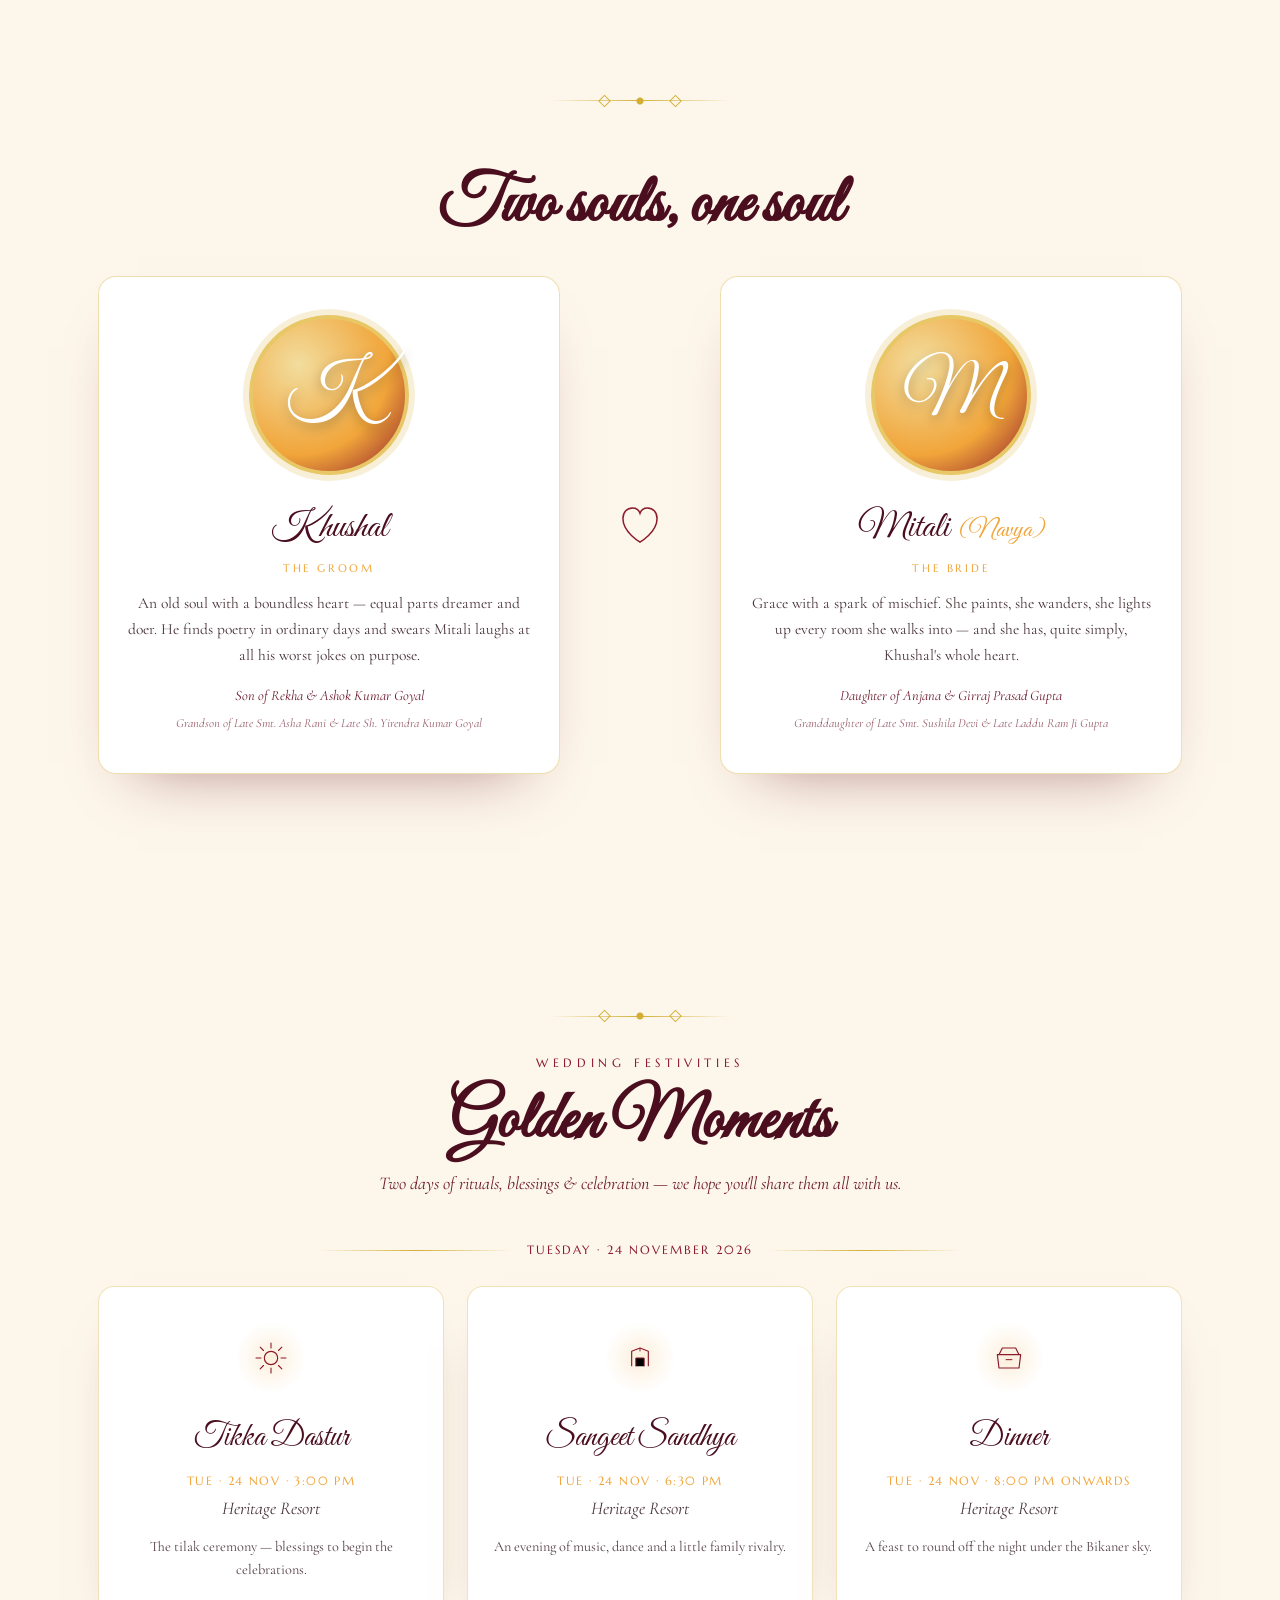
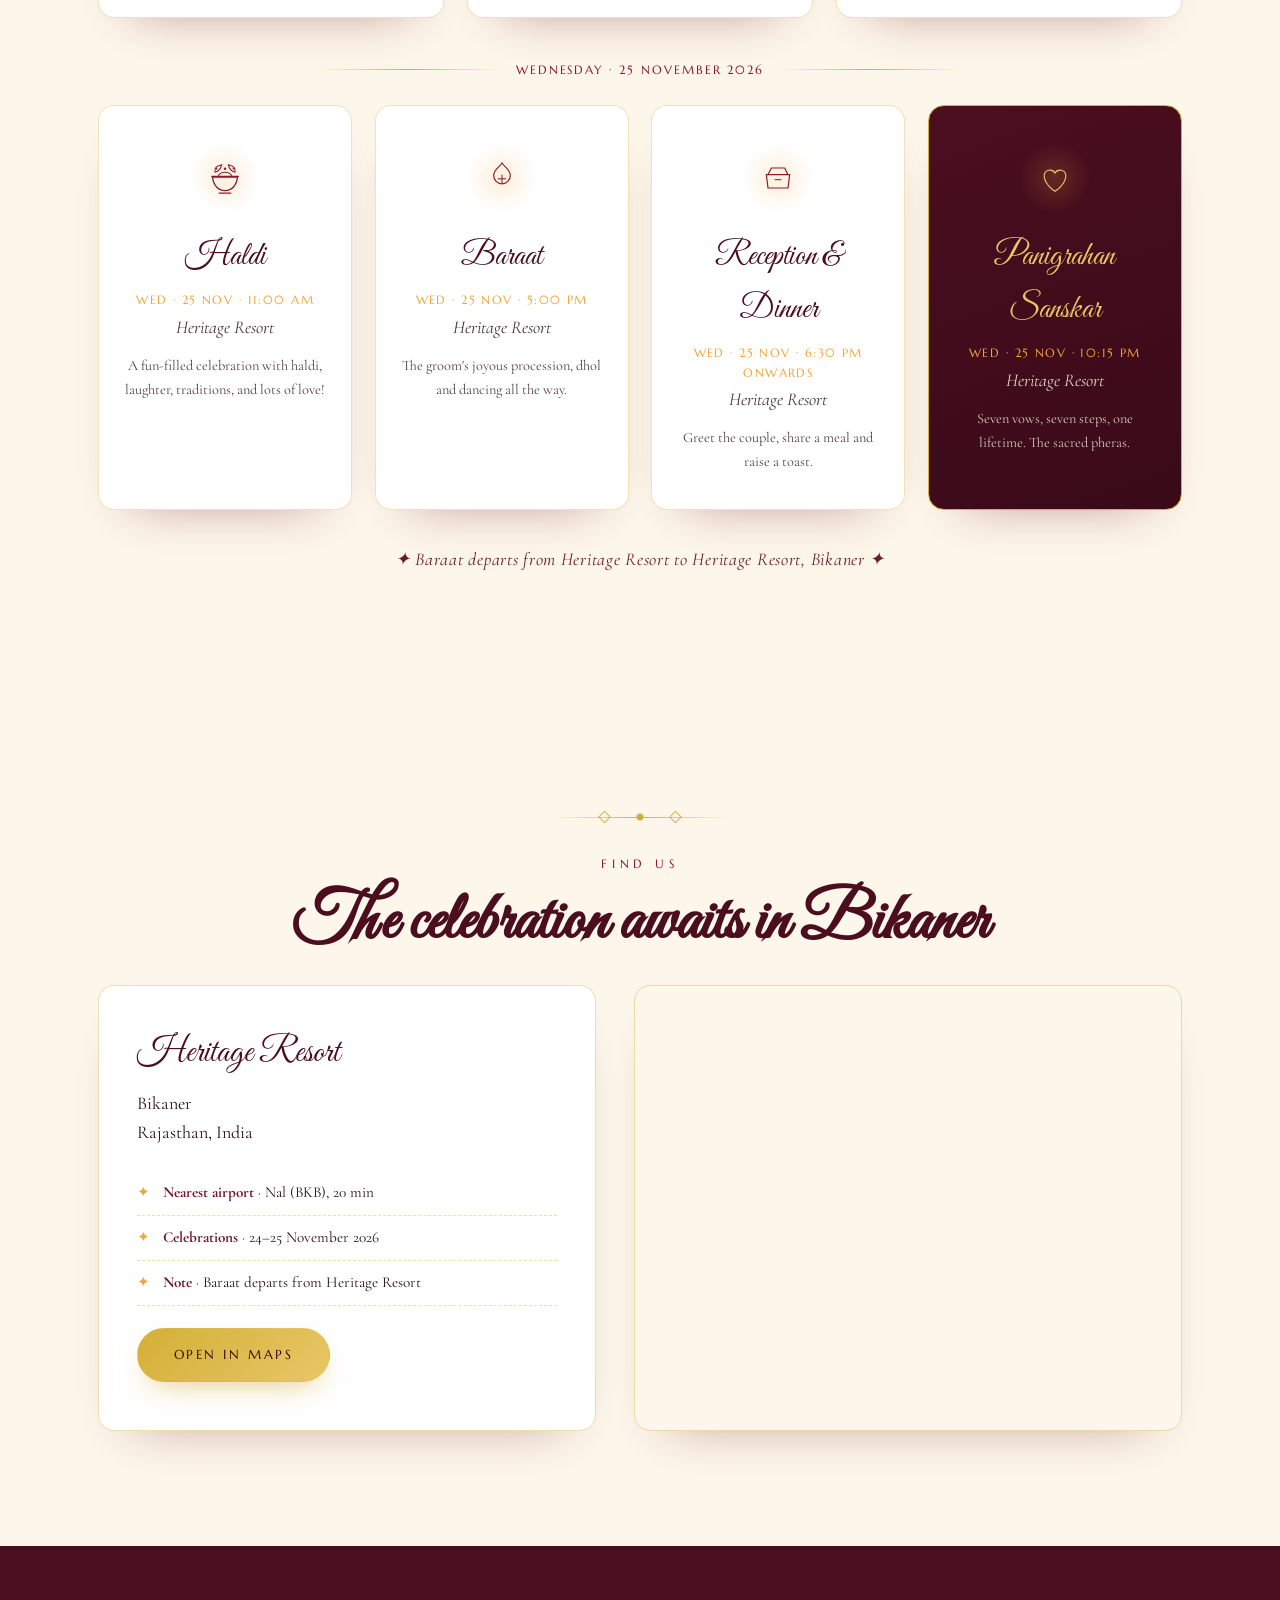
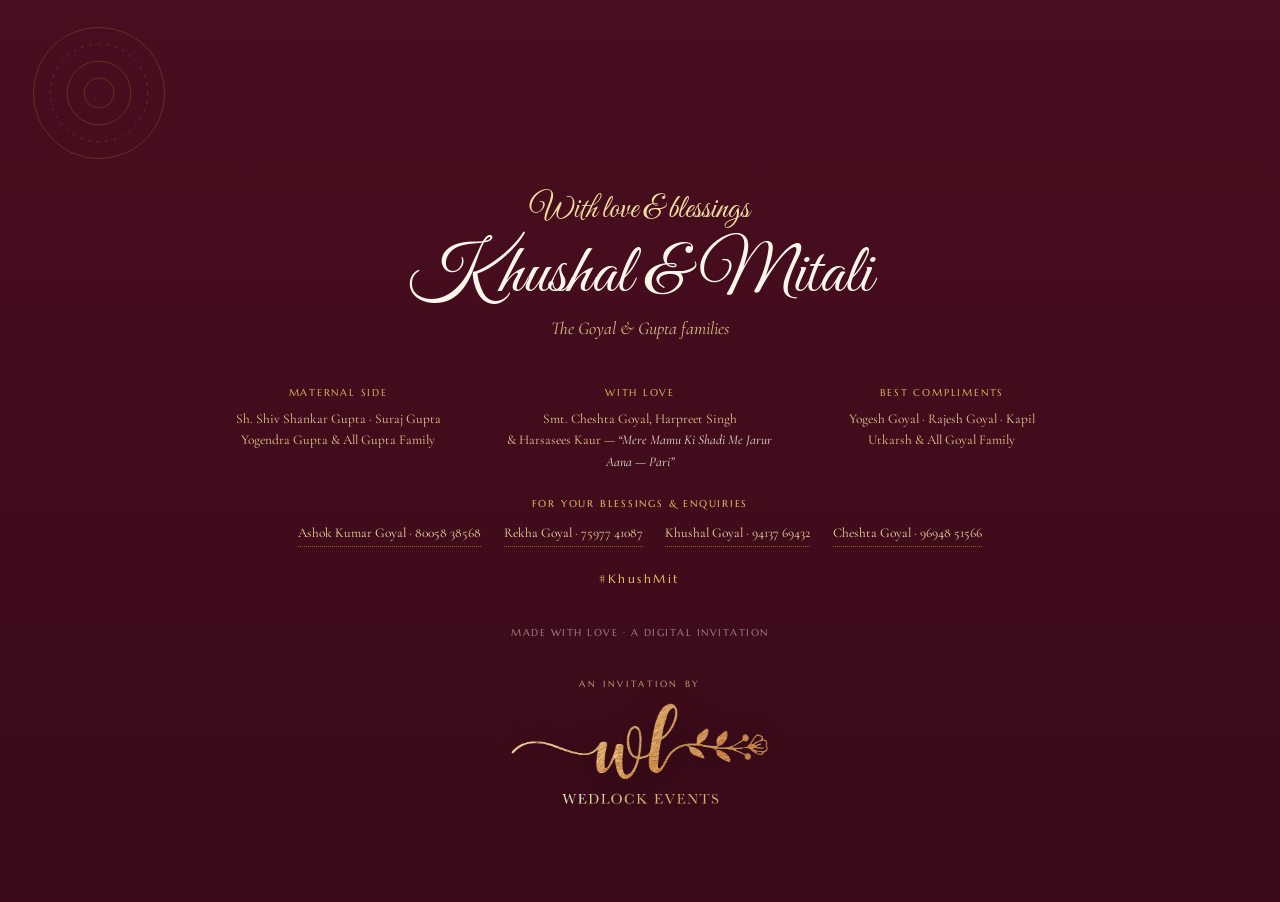
==== commit 09df6680: "updated time" ====
--- a/KhushalWedsMitali/index.html
+++ b/KhushalWedsMitali/index.html
@@ -261,7 +261,7 @@
           </svg>
         </div>
         <h3>Haldi</h3>
-        <p class="event-card__when">Wed · 25 Nov · 11:00 PM</p>
+        <p class="event-card__when">Wed · 25 Nov · 11:00 AM</p>
         <p class="event-card__where">Heritage Resort</p>
         <p class="event-card__note" id="haldiNote">A fun-filled celebration with haldi, laughter, traditions, and lots of love!</p>
       </article>
